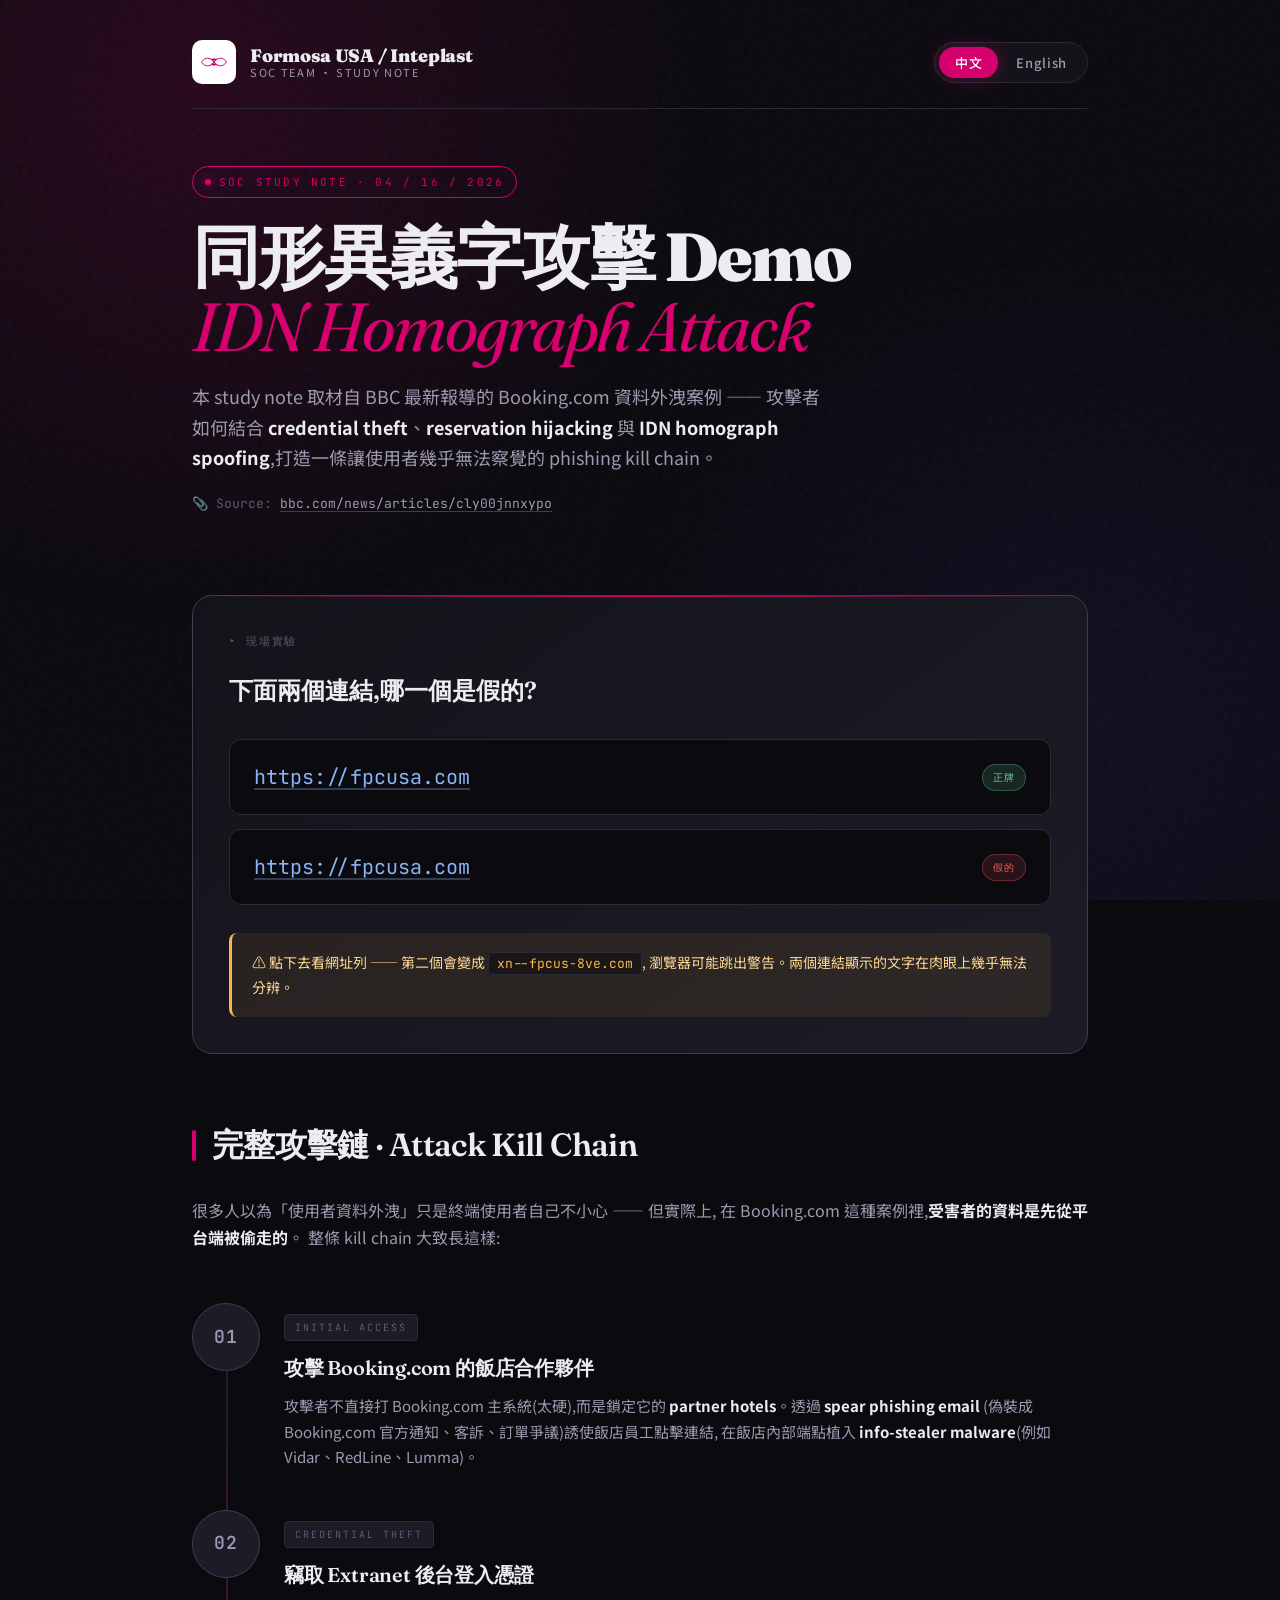
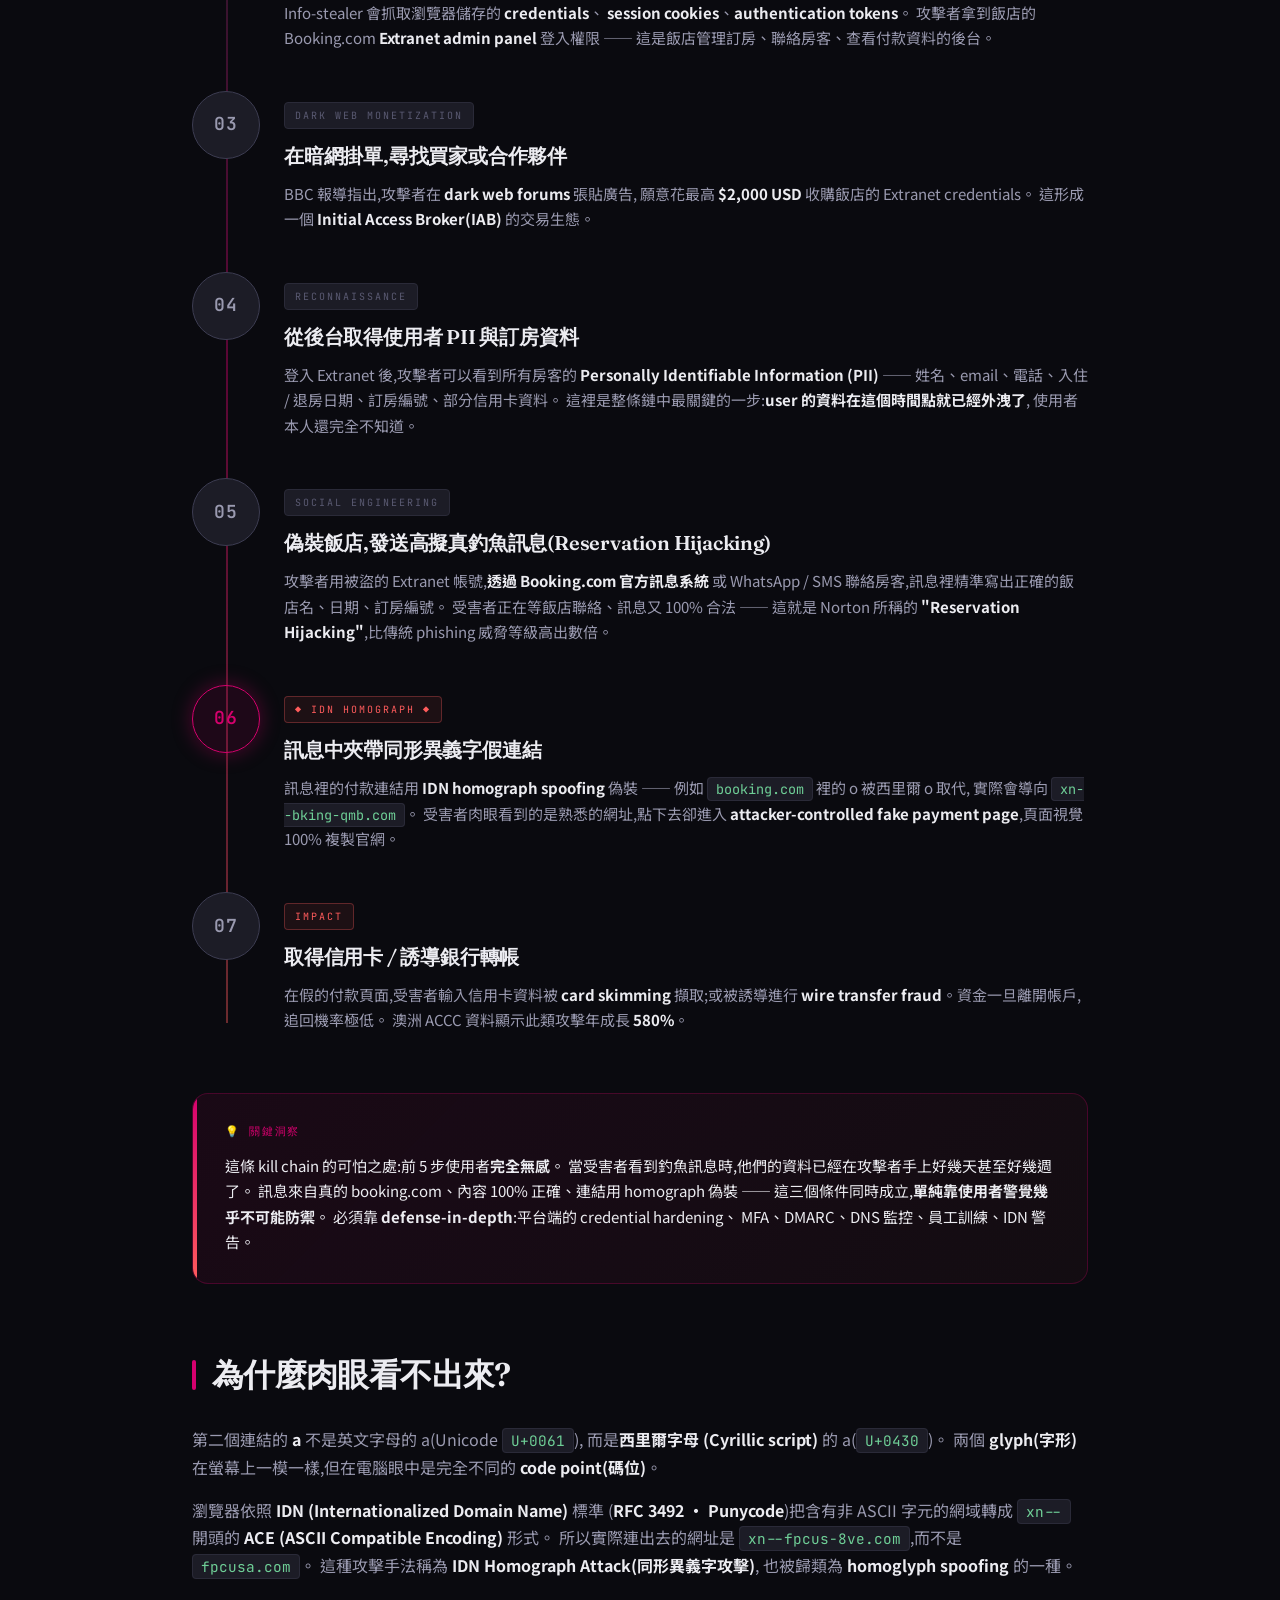
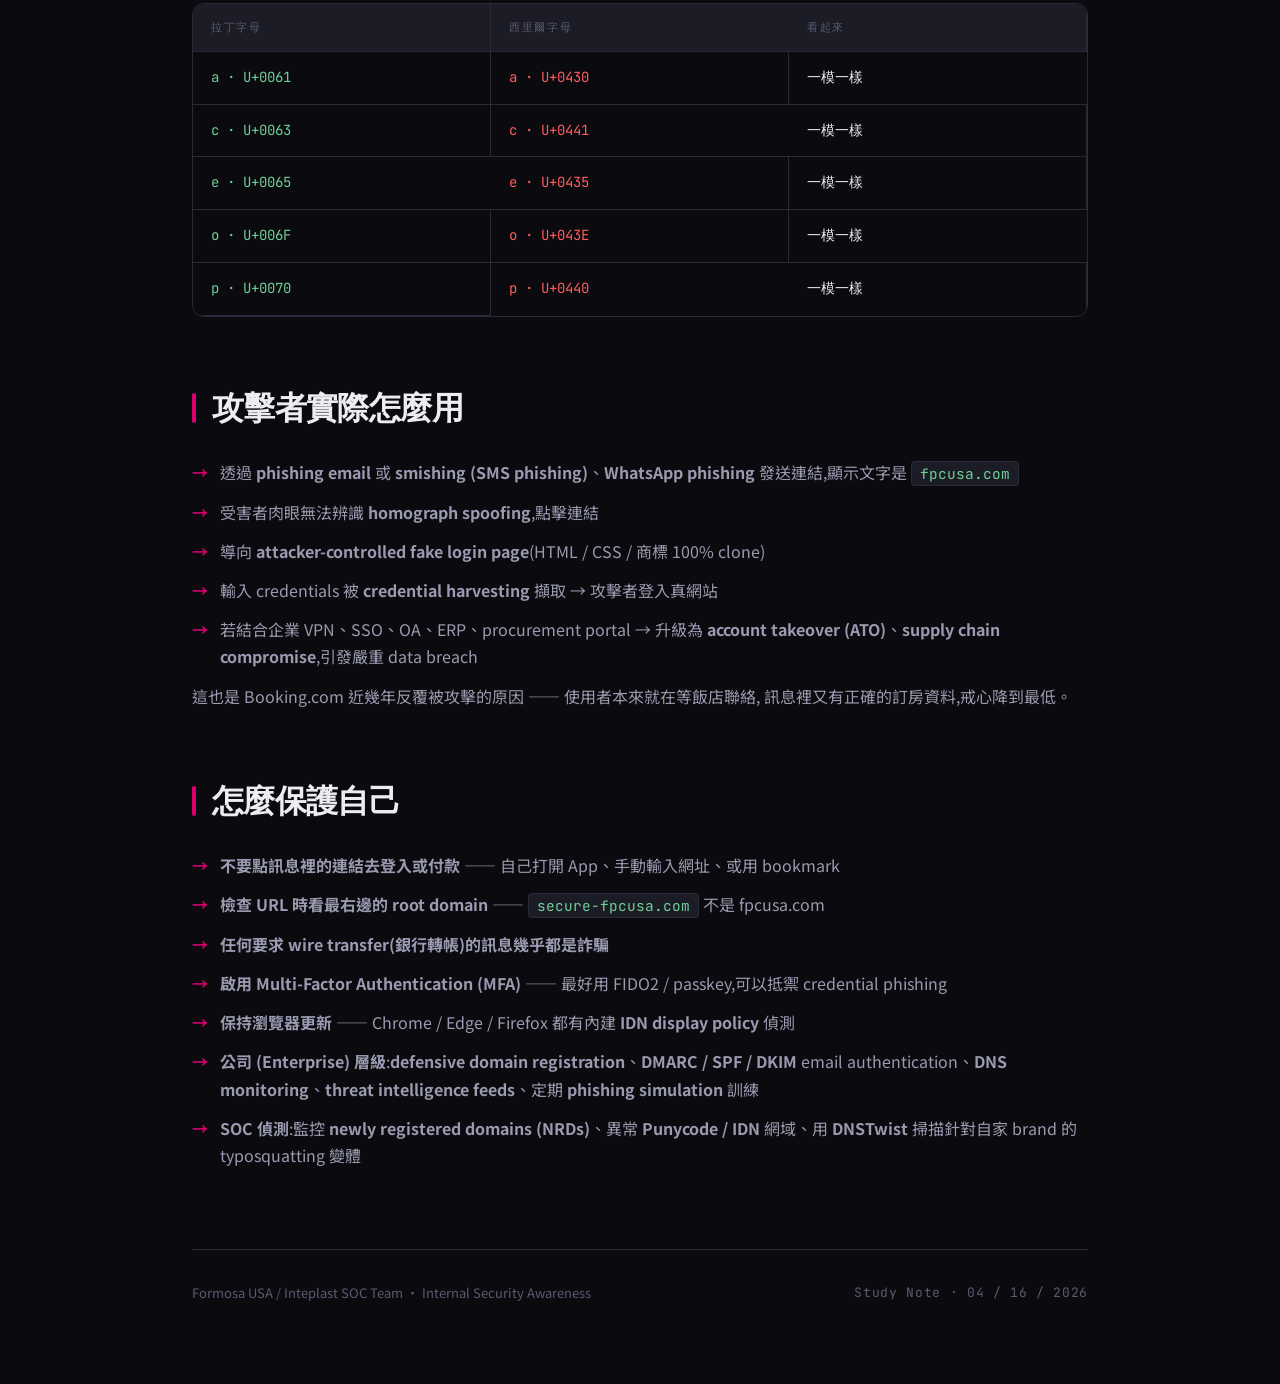
==== index.html @ 7228046f "Add files via upload upload demo testing site. first initiate commit." ====
<!DOCTYPE html>
<html lang="zh-TW">
<head>
<meta charset="UTF-8">
<meta name="viewport" content="width=device-width, initial-scale=1.0">
<meta name="robots" content="noindex, nofollow">
<title>IDN Homograph Attack Demo · Formosa USA / Inteplast SOC Team</title>
<link rel="preconnect" href="https://fonts.googleapis.com">
<link rel="preconnect" href="https://fonts.gstatic.com" crossorigin>
<link href="https://fonts.googleapis.com/css2?family=Fraunces:ital,wght@0,400;0,600;0,900;1,400&family=JetBrains+Mono:wght@400;600&family=Noto+Sans+TC:wght@400;500;700;900&display=swap" rel="stylesheet">
<style>
  :root {
    --bg: #0a0a0f;
    --bg-card: #13131a;
    --bg-elevated: #1c1c26;
    --border: #2a2a38;
    --border-strong: #3d3d52;
    --text: #ececf1;
    --text-dim: #9a9ab0;
    --text-faint: #5a5a72;
    --accent: #d6006e;
    --accent-glow: rgba(214, 0, 110, 0.35);
    --warn: #ffb547;
    --danger: #ff5c5c;
    --ok: #6fcf97;
    --font-display: "Fraunces", Georgia, serif;
    --font-body: "Noto Sans TC", -apple-system, "Segoe UI", sans-serif;
    --font-mono: "JetBrains Mono", "SF Mono", Consolas, monospace;
  }

  * { box-sizing: border-box; margin: 0; padding: 0; }

  html { scroll-behavior: smooth; }

  body {
    font-family: var(--font-body);
    background: var(--bg);
    color: var(--text);
    line-height: 1.7;
    min-height: 100vh;
    overflow-x: hidden;
  }

  body::before {
    content: "";
    position: fixed;
    inset: 0;
    background:
      radial-gradient(circle at 15% 10%, rgba(214, 0, 110, 0.15) 0%, transparent 40%),
      radial-gradient(circle at 85% 80%, rgba(100, 50, 200, 0.1) 0%, transparent 40%);
    pointer-events: none;
    z-index: 0;
  }

  .grain {
    position: fixed;
    inset: 0;
    pointer-events: none;
    z-index: 1;
    opacity: 0.035;
    background-image: url("data:image/svg+xml,%3Csvg viewBox='0 0 200 200' xmlns='http://www.w3.org/2000/svg'%3E%3Cfilter id='n'%3E%3CfeTurbulence type='fractalNoise' baseFrequency='0.9'/%3E%3C/filter%3E%3Crect width='100%25' height='100%25' filter='url(%23n)'/%3E%3C/svg%3E");
  }

  .wrap {
    position: relative;
    z-index: 2;
    max-width: 960px;
    margin: 0 auto;
    padding: 40px 32px 80px;
  }

  /* ── Header / Brand ─────────────────────────────── */
  header {
    display: flex;
    justify-content: space-between;
    align-items: center;
    padding-bottom: 24px;
    border-bottom: 1px solid var(--border);
    margin-bottom: 56px;
  }

  .brand {
    display: flex;
    align-items: center;
    gap: 14px;
  }

  .brand-mark {
    width: 44px;
    height: 44px;
    background: #fff;
    border-radius: 10px;
    display: flex;
    align-items: center;
    justify-content: center;
    padding: 6px;
  }

  .brand-text {
    display: flex;
    flex-direction: column;
    line-height: 1.2;
  }

  .brand-text .name {
    font-family: var(--font-display);
    font-weight: 900;
    font-size: 18px;
    letter-spacing: -0.01em;
  }

  .brand-text .sub {
    font-size: 11px;
    color: var(--text-dim);
    letter-spacing: 0.15em;
    text-transform: uppercase;
  }

  .lang-toggle {
    display: flex;
    background: var(--bg-card);
    border: 1px solid var(--border);
    border-radius: 100px;
    padding: 4px;
    gap: 2px;
  }

  .lang-toggle button {
    background: transparent;
    border: none;
    color: var(--text-dim);
    font-family: var(--font-body);
    font-weight: 500;
    font-size: 13px;
    padding: 6px 16px;
    border-radius: 100px;
    cursor: pointer;
    letter-spacing: 0.05em;
    transition: all 0.2s;
  }

  .lang-toggle button.active {
    background: var(--accent);
    color: #fff;
    box-shadow: 0 0 20px var(--accent-glow);
  }

  /* ── Hero ─────────────────────────────── */
  .hero {
    margin-bottom: 80px;
  }

  .eyebrow {
    display: inline-flex;
    align-items: center;
    gap: 8px;
    font-family: var(--font-mono);
    font-size: 11px;
    color: var(--accent);
    letter-spacing: 0.2em;
    text-transform: uppercase;
    margin-bottom: 24px;
    padding: 6px 12px;
    border: 1px solid var(--accent);
    border-radius: 100px;
    animation: pulse 2s ease-in-out infinite;
  }

  .eyebrow::before {
    content: "";
    width: 6px;
    height: 6px;
    background: var(--accent);
    border-radius: 50%;
    box-shadow: 0 0 10px var(--accent);
  }

  @keyframes pulse {
    0%, 100% { opacity: 1; }
    50% { opacity: 0.6; }
  }

  h1 {
    font-family: var(--font-display);
    font-weight: 900;
    font-size: clamp(36px, 6vw, 68px);
    line-height: 1.02;
    letter-spacing: -0.03em;
    margin-bottom: 20px;
  }

  h1 em {
    font-style: italic;
    font-weight: 400;
    color: var(--accent);
  }

  .lede {
    font-size: 18px;
    color: var(--text-dim);
    max-width: 640px;
    margin-bottom: 20px;
  }

  .source-ref {
    font-family: var(--font-mono);
    font-size: 13px;
    color: var(--text-faint);
    margin-bottom: 32px;
  }

  .source-ref a {
    color: var(--text-dim);
    text-decoration: underline;
    text-decoration-color: var(--border-strong);
    text-underline-offset: 3px;
    transition: color 0.2s;
  }

  .source-ref a:hover {
    color: var(--accent);
  }

  /* ── Demo Box ─────────────────────────────── */
  .demo {
    background: linear-gradient(145deg, var(--bg-card), var(--bg-elevated));
    border: 1px solid var(--border-strong);
    border-radius: 20px;
    padding: 36px;
    margin-bottom: 64px;
    position: relative;
    overflow: hidden;
  }

  .demo::before {
    content: "";
    position: absolute;
    top: 0; left: 0; right: 0;
    height: 1px;
    background: linear-gradient(90deg, transparent, var(--accent), transparent);
  }

  .demo-label {
    font-family: var(--font-mono);
    font-size: 11px;
    color: var(--text-faint);
    letter-spacing: 0.15em;
    text-transform: uppercase;
    margin-bottom: 20px;
  }

  .demo-question {
    font-family: var(--font-display);
    font-size: 24px;
    font-weight: 600;
    margin-bottom: 28px;
  }

  .links {
    display: flex;
    flex-direction: column;
    gap: 14px;
  }

  .link-card {
    display: flex;
    justify-content: space-between;
    align-items: center;
    padding: 20px 24px;
    background: var(--bg);
    border: 1px solid var(--border);
    border-radius: 12px;
    transition: all 0.3s;
  }

  .link-card:hover {
    border-color: var(--accent);
    transform: translateX(4px);
  }

  .link-card a {
    font-family: var(--font-mono);
    font-size: 20px;
    color: #8ab4f8;
    text-decoration: underline;
    text-decoration-color: rgba(138, 180, 248, 0.3);
    text-underline-offset: 4px;
  }

  .link-card a:hover {
    text-decoration-color: currentColor;
  }

  .badge {
    font-family: var(--font-mono);
    font-size: 10px;
    padding: 4px 10px;
    border-radius: 100px;
    letter-spacing: 0.1em;
    text-transform: uppercase;
  }

  .badge-safe {
    background: rgba(111, 207, 151, 0.15);
    color: var(--ok);
    border: 1px solid rgba(111, 207, 151, 0.3);
  }

  .badge-danger {
    background: rgba(255, 92, 92, 0.12);
    color: var(--danger);
    border: 1px solid rgba(255, 92, 92, 0.3);
  }

  .demo-hint {
    margin-top: 28px;
    padding: 18px 20px;
    background: rgba(255, 181, 71, 0.08);
    border-left: 3px solid var(--warn);
    border-radius: 8px;
    font-size: 14px;
    color: #ffd893;
  }

  .demo-hint code {
    font-family: var(--font-mono);
    background: rgba(0, 0, 0, 0.4);
    padding: 2px 8px;
    border-radius: 4px;
    color: var(--warn);
    font-size: 13px;
  }

  /* ── Kill Chain ─────────────────────────────── */
  .chain {
    display: flex;
    flex-direction: column;
    gap: 0;
    margin: 32px 0;
    position: relative;
  }

  .chain::before {
    content: "";
    position: absolute;
    left: 34px;
    top: 30px;
    bottom: 30px;
    width: 2px;
    background: linear-gradient(180deg,
      var(--border-strong) 0%,
      var(--accent) 50%,
      var(--danger) 100%);
    opacity: 0.4;
  }

  .chain-step {
    display: flex;
    gap: 24px;
    padding: 20px 0;
    position: relative;
    z-index: 1;
  }

  .chain-num {
    flex-shrink: 0;
    width: 68px;
    height: 68px;
    background: var(--bg-elevated);
    border: 1px solid var(--border-strong);
    border-radius: 50%;
    display: flex;
    align-items: center;
    justify-content: center;
    font-family: var(--font-mono);
    font-size: 18px;
    font-weight: 600;
    color: var(--text-dim);
    letter-spacing: 0.05em;
    transition: all 0.3s;
  }

  .chain-step:hover .chain-num {
    border-color: var(--accent);
    color: var(--accent);
    box-shadow: 0 0 24px var(--accent-glow);
  }

  .chain-step-highlight .chain-num {
    border-color: var(--accent);
    color: var(--accent);
    background: rgba(214, 0, 110, 0.1);
    box-shadow: 0 0 20px var(--accent-glow);
  }

  .chain-body {
    flex: 1;
    padding-top: 8px;
    min-width: 0;
  }

  .chain-tag {
    display: inline-block;
    font-family: var(--font-mono);
    font-size: 10px;
    letter-spacing: 0.2em;
    text-transform: uppercase;
    color: var(--text-faint);
    padding: 4px 10px;
    background: var(--bg-elevated);
    border: 1px solid var(--border);
    border-radius: 4px;
    margin-bottom: 10px;
  }

  .chain-tag-danger {
    color: var(--danger);
    border-color: rgba(255, 92, 92, 0.3);
    background: rgba(255, 92, 92, 0.08);
  }

  .chain-body h3 {
    font-family: var(--font-display);
    font-weight: 600;
    font-size: 20px;
    margin-bottom: 8px;
    color: var(--text);
    letter-spacing: -0.01em;
  }

  .chain-body p {
    font-size: 15px;
    margin-bottom: 0;
  }

  /* ── Callout ─────────────────────────────── */
  .callout {
    margin-top: 40px;
    padding: 28px 32px;
    background: linear-gradient(135deg,
      rgba(214, 0, 110, 0.08),
      rgba(255, 92, 92, 0.04));
    border: 1px solid rgba(214, 0, 110, 0.25);
    border-radius: 16px;
    position: relative;
    overflow: hidden;
  }

  .callout::before {
    content: "";
    position: absolute;
    top: 0;
    left: 0;
    width: 4px;
    height: 100%;
    background: linear-gradient(180deg, var(--accent), var(--danger));
  }

  .callout-label {
    font-family: var(--font-mono);
    font-size: 11px;
    letter-spacing: 0.15em;
    text-transform: uppercase;
    color: var(--accent);
    margin-bottom: 12px;
  }

  .callout p {
    color: var(--text);
    font-size: 15px;
    margin-bottom: 0;
  }

  /* ── Sections ─────────────────────────────── */
  section {
    margin-bottom: 64px;
  }

  h2 {
    font-family: var(--font-display);
    font-weight: 600;
    font-size: 32px;
    letter-spacing: -0.02em;
    margin-bottom: 24px;
    position: relative;
    padding-left: 20px;
  }

  h2::before {
    content: "";
    position: absolute;
    left: 0;
    top: 12px;
    bottom: 12px;
    width: 4px;
    background: var(--accent);
    border-radius: 2px;
  }

  p {
    color: var(--text-dim);
    margin-bottom: 16px;
  }

  p strong {
    color: var(--text);
    font-weight: 700;
  }

  code {
    font-family: var(--font-mono);
    background: var(--bg-elevated);
    color: var(--ok);
    padding: 2px 8px;
    border-radius: 4px;
    font-size: 0.9em;
    border: 1px solid var(--border);
  }

  ul { list-style: none; }

  ul li {
    position: relative;
    padding-left: 28px;
    margin-bottom: 12px;
    color: var(--text-dim);
  }

  ul li::before {
    content: "→";
    position: absolute;
    left: 0;
    color: var(--accent);
    font-weight: bold;
  }

  /* ── Character Comparison Table ─────────────────────────────── */
  .char-table {
    display: grid;
    grid-template-columns: 1fr 1fr 1fr;
    gap: 0;
    border: 1px solid var(--border);
    border-radius: 12px;
    overflow: hidden;
    margin: 24px 0;
    font-family: var(--font-mono);
    font-size: 14px;
  }

  .char-table > div {
    padding: 14px 18px;
    border-bottom: 1px solid var(--border);
    border-right: 1px solid var(--border);
  }

  .char-table > div:nth-child(3n) { border-right: none; }
  .char-table > div:nth-last-child(-n+3) { border-bottom: none; }

  .char-table .head {
    background: var(--bg-elevated);
    color: var(--text-faint);
    font-size: 11px;
    letter-spacing: 0.15em;
    text-transform: uppercase;
  }

  .char-table .latin { color: var(--ok); }
  .char-table .cyrillic { color: var(--danger); }

  /* ── Footer ─────────────────────────────── */
  footer {
    margin-top: 80px;
    padding-top: 32px;
    border-top: 1px solid var(--border);
    display: flex;
    justify-content: space-between;
    align-items: center;
    flex-wrap: wrap;
    gap: 16px;
    font-size: 13px;
    color: var(--text-faint);
  }

  footer .meta {
    font-family: var(--font-mono);
    letter-spacing: 0.05em;
  }

  /* ── Language visibility ─────────────────────────────── */
  .lang-en { display: none; }
  body.en .lang-zh { display: none; }
  body.en .lang-en { display: block; }
  body.en .lang-en.inline { display: inline; }

  /* ── Responsive ─────────────────────────────── */
  @media (max-width: 640px) {
    .wrap { padding: 24px 20px 60px; }
    header { flex-direction: column; gap: 20px; align-items: flex-start; }
    .demo { padding: 24px; }
    .link-card { flex-direction: column; align-items: flex-start; gap: 10px; }
    .link-card a { font-size: 16px; word-break: break-all; }
    .char-table { font-size: 12px; }
    .char-table > div { padding: 10px 12px; }
  }

  /* ── Entrance animations ─────────────────────────────── */
  .hero > * { animation: rise 0.8s ease-out backwards; }
  .hero > *:nth-child(1) { animation-delay: 0.05s; }
  .hero > *:nth-child(2) { animation-delay: 0.15s; }
  .hero > *:nth-child(3) { animation-delay: 0.25s; }
  .demo { animation: rise 0.8s ease-out 0.35s backwards; }

  @keyframes rise {
    from { opacity: 0; transform: translateY(20px); }
    to { opacity: 1; transform: translateY(0); }
  }
</style>
</head>
<body>
<div class="grain"></div>

<div class="wrap">

  <!-- ── Header ─────────────────────────────── -->
  <header>
    <div class="brand">
      <div class="brand-mark">
        <svg viewBox="0 0 100 60" xmlns="http://www.w3.org/2000/svg" width="32" height="20">
          <path d="M10 30 Q 30 5, 50 30 Q 70 55, 90 30" stroke="#d6006e" stroke-width="3" fill="none"/>
          <path d="M10 30 Q 30 55, 50 30 Q 70 5, 90 30" stroke="#d6006e" stroke-width="3" fill="none"/>
          <rect x="40" y="20" width="20" height="4" fill="#d6006e"/>
          <rect x="40" y="36" width="20" height="4" fill="#d6006e"/>
          <rect x="48" y="18" width="4" height="24" fill="#d6006e"/>
        </svg>
      </div>
      <div class="brand-text">
        <span class="name">Formosa USA / Inteplast</span>
        <span class="sub">SOC Team · Study Note</span>
      </div>
    </div>
    <div class="lang-toggle" id="langToggle">
      <button data-lang="zh" class="active">中文</button>
      <button data-lang="en">English</button>
    </div>
  </header>

  <!-- ── Hero ─────────────────────────────── -->
  <div class="hero">
    <div class="eyebrow lang-zh">SOC Study Note · 04 / 16 / 2026</div>
    <div class="eyebrow lang-en">SOC Study Note · 04 / 16 / 2026</div>

    <h1 class="lang-zh">同形異義字攻擊 Demo<br><em>IDN Homograph Attack</em></h1>
    <h1 class="lang-en">IDN Homograph Attack<br><em>Awareness Demo</em></h1>

    <p class="lede lang-zh">
      本 study note 取材自 BBC 最新報導的 Booking.com 資料外洩案例 —— 攻擊者如何結合
      <strong>credential theft</strong>、<strong>reservation hijacking</strong> 與
      <strong>IDN homograph spoofing</strong>,打造一條讓使用者幾乎無法察覺的
      phishing kill chain。
    </p>
    <p class="lede lang-en">
      This study note is based on BBC's reporting on the Booking.com data leak — how
      attackers chain <strong>credential theft</strong>, <strong>reservation hijacking</strong>,
      and <strong>IDN homograph spoofing</strong> into a phishing kill chain that victims
      cannot realistically detect.
    </p>

    <p class="source-ref lang-zh">
      📎 Source:
      <a href="https://www.bbc.com/news/articles/cly00jnnxypo" target="_blank" rel="noopener">bbc.com/news/articles/cly00jnnxypo</a>
    </p>
    <p class="source-ref lang-en">
      📎 Source:
      <a href="https://www.bbc.com/news/articles/cly00jnnxypo" target="_blank" rel="noopener">bbc.com/news/articles/cly00jnnxypo</a>
    </p>
  </div>

  <!-- ── Demo Box ─────────────────────────────── -->
  <div class="demo">
    <div class="demo-label lang-zh">▸ 現場實驗</div>
    <div class="demo-label lang-en">▸ Live Experiment</div>

    <div class="demo-question lang-zh">下面兩個連結,哪一個是假的?</div>
    <div class="demo-question lang-en">Which of these two links is fake?</div>

    <div class="links">
      <div class="link-card">
        <a href="https://fpcusa.com" target="_blank" rel="noopener">https://fpcusa.com</a>
        <span class="badge badge-safe lang-zh">正牌</span>
        <span class="badge badge-safe lang-en">Real</span>
      </div>
      <div class="link-card">
        <a href="https://fpcusа.com" target="_blank" rel="noopener">https://fpcusа.com</a>
        <span class="badge badge-danger lang-zh">假的</span>
        <span class="badge badge-danger lang-en">Fake</span>
      </div>
    </div>

    <div class="demo-hint lang-zh">
      ⚠️ 點下去看網址列 —— 第二個會變成 <code>xn--fpcus-8ve.com</code>,
      瀏覽器可能跳出警告。兩個連結顯示的文字在肉眼上幾乎無法分辨。
    </div>
    <div class="demo-hint lang-en">
      ⚠️ Click and watch the address bar — the second becomes <code>xn--fpcus-8ve.com</code>,
      and your browser may warn you. To the human eye, the two links look identical.
    </div>
  </div>

  <!-- ── Kill Chain ─────────────────────────────── -->
  <section>
    <h2 class="lang-zh">完整攻擊鏈 · Attack Kill Chain</h2>
    <h2 class="lang-en">The Full Attack Kill Chain</h2>

    <p class="lang-zh">
      很多人以為「使用者資料外洩」只是終端使用者自己不小心 —— 但實際上,
      在 Booking.com 這種案例裡,<strong>受害者的資料是先從平台端被偷走的</strong>。
      整條 kill chain 大致長這樣:
    </p>
    <p class="lang-en">
      Most people assume user data leaks come from careless end-users. But in cases like
      Booking.com, <strong>victim data is first stolen from the platform side</strong>.
      The full kill chain looks like this:
    </p>

    <div class="chain">
      <!-- Step 1 -->
      <div class="chain-step">
        <div class="chain-num">01</div>
        <div class="chain-body">
          <div class="chain-tag">Initial Access</div>
          <h3 class="lang-zh">攻擊 Booking.com 的飯店合作夥伴</h3>
          <h3 class="lang-en">Target Booking.com's hotel partners</h3>
          <p class="lang-zh">
            攻擊者不直接打 Booking.com 主系統(太硬),而是鎖定它的
            <strong>partner hotels</strong>。透過 <strong>spear phishing email</strong>
            (偽裝成 Booking.com 官方通知、客訴、訂單爭議)誘使飯店員工點擊連結,
            在飯店內部端點植入 <strong>info-stealer malware</strong>(例如 Vidar、RedLine、Lumma)。
          </p>
          <p class="lang-en">
            Attackers don't hit Booking.com's core systems (too hardened). They target
            <strong>partner hotels</strong> with <strong>spear phishing emails</strong> —
            posing as Booking.com support, guest complaints, or reservation disputes — to
            drop <strong>info-stealer malware</strong> (Vidar, RedLine, Lumma) onto hotel endpoints.
          </p>
        </div>
      </div>

      <!-- Step 2 -->
      <div class="chain-step">
        <div class="chain-num">02</div>
        <div class="chain-body">
          <div class="chain-tag">Credential Theft</div>
          <h3 class="lang-zh">竊取 Extranet 後台登入憑證</h3>
          <h3 class="lang-en">Steal Extranet admin credentials</h3>
          <p class="lang-zh">
            Info-stealer 會抓取瀏覽器儲存的 <strong>credentials</strong>、
            <strong>session cookies</strong>、<strong>authentication tokens</strong>。
            攻擊者拿到飯店的 Booking.com <strong>Extranet admin panel</strong>
            登入權限 —— 這是飯店管理訂房、聯絡房客、查看付款資料的後台。
          </p>
          <p class="lang-en">
            Info-stealers exfiltrate browser-stored <strong>credentials</strong>,
            <strong>session cookies</strong>, and <strong>authentication tokens</strong>.
            Attackers gain access to the hotel's <strong>Booking.com Extranet admin panel</strong> —
            where reservations, guest messaging, and payment data live.
          </p>
        </div>
      </div>

      <!-- Step 3 -->
      <div class="chain-step">
        <div class="chain-num">03</div>
        <div class="chain-body">
          <div class="chain-tag">Dark Web Monetization</div>
          <h3 class="lang-zh">在暗網掛單,尋找買家或合作夥伴</h3>
          <h3 class="lang-en">Monetize on dark-web forums</h3>
          <p class="lang-zh">
            BBC 報導指出,攻擊者在 <strong>dark web forums</strong> 張貼廣告,
            願意花最高 <strong>$2,000 USD</strong> 收購飯店的 Extranet credentials。
            這形成一個 <strong>Initial Access Broker(IAB)</strong> 的交易生態。
          </p>
          <p class="lang-en">
            BBC reported that threat actors post ads on <strong>dark web forums</strong>,
            offering up to <strong>$2,000 USD</strong> per set of Extranet credentials. This
            forms a thriving <strong>Initial Access Broker (IAB)</strong> marketplace.
          </p>
        </div>
      </div>

      <!-- Step 4 -->
      <div class="chain-step">
        <div class="chain-num">04</div>
        <div class="chain-body">
          <div class="chain-tag">Reconnaissance</div>
          <h3 class="lang-zh">從後台取得使用者 PII 與訂房資料</h3>
          <h3 class="lang-en">Exfiltrate guest PII and reservation data</h3>
          <p class="lang-zh">
            登入 Extranet 後,攻擊者可以看到所有房客的
            <strong>Personally Identifiable Information (PII)</strong> ——
            姓名、email、電話、入住 / 退房日期、訂房編號、部分信用卡資料。
            這裡是整條鏈中最關鍵的一步:<strong>user 的資料在這個時間點就已經外洩了</strong>,
            使用者本人還完全不知道。
          </p>
          <p class="lang-en">
            Once inside the Extranet, attackers harvest guest
            <strong>Personally Identifiable Information (PII)</strong> — names, emails, phone
            numbers, check-in/out dates, booking IDs, partial card data. This is the critical
            pivot: <strong>user data is already compromised at this stage</strong>, and the
            victim has no idea.
          </p>
        </div>
      </div>

      <!-- Step 5 -->
      <div class="chain-step">
        <div class="chain-num">05</div>
        <div class="chain-body">
          <div class="chain-tag">Social Engineering</div>
          <h3 class="lang-zh">偽裝飯店,發送高擬真釣魚訊息(Reservation Hijacking)</h3>
          <h3 class="lang-en">Impersonate the hotel · Reservation Hijacking</h3>
          <p class="lang-zh">
            攻擊者用被盜的 Extranet 帳號,<strong>透過 Booking.com 官方訊息系統</strong>
            或 WhatsApp / SMS 聯絡房客,訊息裡精準寫出正確的飯店名、日期、訂房編號。
            受害者正在等飯店聯絡、訊息又 100% 合法 —— 這就是 Norton 所稱的
            <strong>"Reservation Hijacking"</strong>,比傳統 phishing 威脅等級高出數倍。
          </p>
          <p class="lang-en">
            Using stolen Extranet accounts, attackers message guests <strong>through
            Booking.com's official messaging system</strong> or WhatsApp/SMS, referencing
            real hotel names, dates, and booking IDs. The victim is expecting this message
            and it's 100% legitimate-looking — this is what Norton calls
            <strong>"Reservation Hijacking"</strong>, orders of magnitude more dangerous
            than generic phishing.
          </p>
        </div>
      </div>

      <!-- Step 6 -->
      <div class="chain-step chain-step-highlight">
        <div class="chain-num">06</div>
        <div class="chain-body">
          <div class="chain-tag chain-tag-danger">◆ IDN Homograph ◆</div>
          <h3 class="lang-zh">訊息中夾帶同形異義字假連結</h3>
          <h3 class="lang-en">Embed an IDN homograph fake link</h3>
          <p class="lang-zh">
            訊息裡的付款連結用 <strong>IDN homograph spoofing</strong> 偽裝 ——
            例如 <code>booking.com</code> 裡的 o 被西里爾 о 取代,
            實際會導向 <code>xn--bking-qmb.com</code>。
            受害者肉眼看到的是熟悉的網址,點下去卻進入
            <strong>attacker-controlled fake payment page</strong>,頁面視覺 100% 複製官網。
          </p>
          <p class="lang-en">
            The payment link in the message uses <strong>IDN homograph spoofing</strong> —
            e.g. the o in <code>booking.com</code> replaced with Cyrillic о, actually resolving
            to <code>xn--bking-qmb.com</code>. The victim sees a familiar URL, but lands on
            an <strong>attacker-controlled fake payment page</strong> with pixel-perfect branding.
          </p>
        </div>
      </div>

      <!-- Step 7 -->
      <div class="chain-step">
        <div class="chain-num">07</div>
        <div class="chain-body">
          <div class="chain-tag chain-tag-danger">Impact</div>
          <h3 class="lang-zh">取得信用卡 / 誘導銀行轉帳</h3>
          <h3 class="lang-en">Harvest cards · Trigger wire transfers</h3>
          <p class="lang-zh">
            在假的付款頁面,受害者輸入信用卡資料被
            <strong>card skimming</strong> 擷取;或被誘導進行
            <strong>wire transfer fraud</strong>。資金一旦離開帳戶,追回機率極低。
            澳洲 ACCC 資料顯示此類攻擊年成長 <strong>580%</strong>。
          </p>
          <p class="lang-en">
            On the fake payment page, card data is captured via <strong>card skimming</strong>
            or the victim is pushed into a <strong>wire transfer fraud</strong>. Once funds
            leave the account, recovery is unlikely. Australia's ACCC reports this attack
            class has grown <strong>580% year-over-year</strong>.
          </p>
        </div>
      </div>
    </div>

    <div class="callout">
      <div class="callout-label lang-zh">💡 關鍵洞察</div>
      <div class="callout-label lang-en">💡 Key Insight</div>
      <p class="lang-zh">
        這條 kill chain 的可怕之處:前 5 步使用者<strong>完全無感</strong>。
        當受害者看到釣魚訊息時,他們的資料已經在攻擊者手上好幾天甚至好幾週了。
        訊息來自真的 booking.com、內容 100% 正確、連結用 homograph 偽裝 ——
        這三個條件同時成立,<strong>單純靠使用者警覺幾乎不可能防禦</strong>。
        必須靠 <strong>defense-in-depth</strong>:平台端的 credential hardening、
        MFA、DMARC、DNS 監控、員工訓練、IDN 警告。
      </p>
      <p class="lang-en">
        The terrifying part of this kill chain: steps 1–5 are <strong>invisible to the user</strong>.
        By the time the phishing message arrives, their data has been in attacker hands for
        days or weeks. The message comes from real booking.com, the content is 100% accurate,
        the link is homograph-spoofed — <strong>user vigilance alone cannot defend against this</strong>.
        <strong>Defense-in-depth</strong> is required: platform-side credential hardening,
        MFA, DMARC, DNS monitoring, security awareness training, and IDN warning systems.
      </p>
    </div>
  </section>

  <!-- ── Why ─────────────────────────────── -->
  <section>
    <h2 class="lang-zh">為什麼肉眼看不出來?</h2>
    <h2 class="lang-en">Why can't you spot it?</h2>

    <p class="lang-zh">
      第二個連結的 <strong>a</strong> 不是英文字母的 a(Unicode <code>U+0061</code>),
      而是<strong>西里爾字母 (Cyrillic script)</strong> 的 а(<code>U+0430</code>)。
      兩個 <strong>glyph(字形)</strong>在螢幕上一模一樣,但在電腦眼中是完全不同的
      <strong>code point(碼位)</strong>。
    </p>
    <p class="lang-en">
      The <strong>a</strong> in the second link isn't the Latin letter a (U+0061) —
      it's the <strong>Cyrillic</strong> letter а (U+0430). They render identically on screen
      but are entirely different characters to a computer.
    </p>

    <p class="lang-zh">
      瀏覽器依照 <strong>IDN (Internationalized Domain Name)</strong> 標準
      (<strong>RFC 3492 · Punycode</strong>)把含有非 ASCII 字元的網域轉成
      <code>xn--</code> 開頭的 <strong>ACE (ASCII Compatible Encoding)</strong> 形式。
      所以實際連出去的網址是 <code>xn--fpcus-8ve.com</code>,而不是 <code>fpcusa.com</code>。
      這種攻擊手法稱為 <strong>IDN Homograph Attack(同形異義字攻擊)</strong>,
      也被歸類為 <strong>homoglyph spoofing</strong> 的一種。
    </p>
    <p class="lang-en">
      Behind the scenes, browsers convert non-Latin domains into <strong>Punycode</strong> —
      an ASCII encoding. So you're actually connecting to <code>xn--fpcus-8ve.com</code>,
      not <code>fpcusa.com</code>. This technique is called an
      <strong>IDN Homograph Attack</strong>.
    </p>

    <div class="char-table">
      <div class="head lang-zh">拉丁字母</div>
      <div class="head lang-en">Latin</div>
      <div class="head lang-zh">西里爾字母</div>
      <div class="head lang-en">Cyrillic</div>
      <div class="head lang-zh">看起來</div>
      <div class="head lang-en">Looks like</div>

      <div class="latin">a · U+0061</div>
      <div class="cyrillic">а · U+0430</div>
      <div class="lang-zh">一模一樣</div><div class="lang-en">Identical</div>

      <div class="latin">c · U+0063</div>
      <div class="cyrillic">с · U+0441</div>
      <div class="lang-zh">一模一樣</div><div class="lang-en">Identical</div>

      <div class="latin">e · U+0065</div>
      <div class="cyrillic">е · U+0435</div>
      <div class="lang-zh">一模一樣</div><div class="lang-en">Identical</div>

      <div class="latin">o · U+006F</div>
      <div class="cyrillic">о · U+043E</div>
      <div class="lang-zh">一模一樣</div><div class="lang-en">Identical</div>

      <div class="latin">p · U+0070</div>
      <div class="cyrillic">р · U+0440</div>
      <div class="lang-zh">一模一樣</div><div class="lang-en">Identical</div>
    </div>
  </section>

  <!-- ── How Attackers Use This ─────────────────────────────── -->
  <section>
    <h2 class="lang-zh">攻擊者實際怎麼用</h2>
    <h2 class="lang-en">How attackers weaponize it</h2>

    <ul class="lang-zh">
      <li>透過 <strong>phishing email</strong> 或 <strong>smishing (SMS phishing)</strong>、<strong>WhatsApp phishing</strong> 發送連結,顯示文字是 <code>fpcusa.com</code></li>
      <li>受害者肉眼無法辨識 <strong>homograph spoofing</strong>,點擊連結</li>
      <li>導向 <strong>attacker-controlled fake login page</strong>(HTML / CSS / 商標 100% clone)</li>
      <li>輸入 credentials 被 <strong>credential harvesting</strong> 擷取 → 攻擊者登入真網站</li>
      <li>若結合企業 VPN、SSO、OA、ERP、procurement portal → 升級為 <strong>account takeover (ATO)</strong>、<strong>supply chain compromise</strong>,引發嚴重 data breach</li>
    </ul>
    <ul class="lang-en">
      <li>Phishing email or WhatsApp with link text <code>fpcusa.com</code></li>
      <li>Victim cannot distinguish the difference and clicks</li>
      <li>Lands on a pixel-perfect fake login page (HTML / CSS / Logo all copied)</li>
      <li>Enters credentials → stolen → attacker logs into the real site</li>
      <li>Combined with VPN, OA, or procurement portals → severe data exposure</li>
    </ul>

    <p class="lang-zh">
      這也是 Booking.com 近幾年反覆被攻擊的原因 —— 使用者本來就在等飯店聯絡,
      訊息裡又有正確的訂房資料,戒心降到最低。
    </p>
    <p class="lang-en">
      This is the same pattern behind repeated Booking.com scams — victims are expecting
      hotel messages, the message contains real reservation details, and their guard is down.
    </p>
  </section>

  <!-- ── Defense ─────────────────────────────── -->
  <section>
    <h2 class="lang-zh">怎麼保護自己</h2>
    <h2 class="lang-en">How to protect yourself</h2>

    <ul class="lang-zh">
      <li><strong>不要點訊息裡的連結去登入或付款</strong> —— 自己打開 App、手動輸入網址、或用 bookmark</li>
      <li><strong>檢查 URL 時看最右邊的 root domain</strong> —— <code>secure-fpcusa.com</code> 不是 fpcusa.com</li>
      <li><strong>任何要求 wire transfer(銀行轉帳)的訊息幾乎都是詐騙</strong></li>
      <li><strong>啟用 Multi-Factor Authentication (MFA)</strong> —— 最好用 FIDO2 / passkey,可以抵禦 credential phishing</li>
      <li><strong>保持瀏覽器更新</strong> —— Chrome / Edge / Firefox 都有內建 <strong>IDN display policy</strong> 偵測</li>
      <li><strong>公司 (Enterprise) 層級</strong>:<strong>defensive domain registration</strong>、<strong>DMARC / SPF / DKIM</strong> email authentication、<strong>DNS monitoring</strong>、<strong>threat intelligence feeds</strong>、定期 <strong>phishing simulation</strong> 訓練</li>
      <li><strong>SOC 偵測</strong>:監控 <strong>newly registered domains (NRDs)</strong>、異常 <strong>Punycode / IDN</strong> 網域、用 <strong>DNSTwist</strong> 掃描針對自家 brand 的 typosquatting 變體</li>
    </ul>
    <ul class="lang-en">
      <li><strong>Don't click links in messages to log in or pay</strong> — open the app, type the URL, or use bookmarks</li>
      <li><strong>Look at the rightmost root domain</strong> — <code>secure-fpcusa.com</code> is NOT fpcusa.com</li>
      <li><strong>Any request for a wire transfer is almost always a scam</strong></li>
      <li><strong>Enable multi-factor authentication (MFA)</strong> — stolen passwords alone won't get in</li>
      <li><strong>Keep your browser updated</strong> — Chrome / Edge / Firefox have built-in homograph detection</li>
      <li><strong>At the org level: defensive registration + DMARC + regular training</strong></li>
    </ul>
  </section>

  <!-- ── Footer ─────────────────────────────── -->
  <footer>
    <div>
      <span class="lang-zh">Formosa USA / Inteplast SOC Team · Internal Security Awareness</span>
      <span class="lang-en">Formosa USA / Inteplast SOC Team · Internal Security Awareness</span>
    </div>
    <div class="meta">Study Note · 04 / 16 / 2026</div>
  </footer>

</div>

<script>
  const toggle = document.getElementById("langToggle");
  const body = document.body;
  const htmlEl = document.documentElement;

  toggle.addEventListener("click", (e) => {
    const btn = e.target.closest("button");
    if (!btn) return;
    const lang = btn.dataset.lang;

    toggle.querySelectorAll("button").forEach(b => b.classList.toggle("active", b === btn));

    if (lang === "en") {
      body.classList.add("en");
      htmlEl.setAttribute("lang", "en");
    } else {
      body.classList.remove("en");
      htmlEl.setAttribute("lang", "zh-TW");
    }
  });
</script>

</body>
</html>
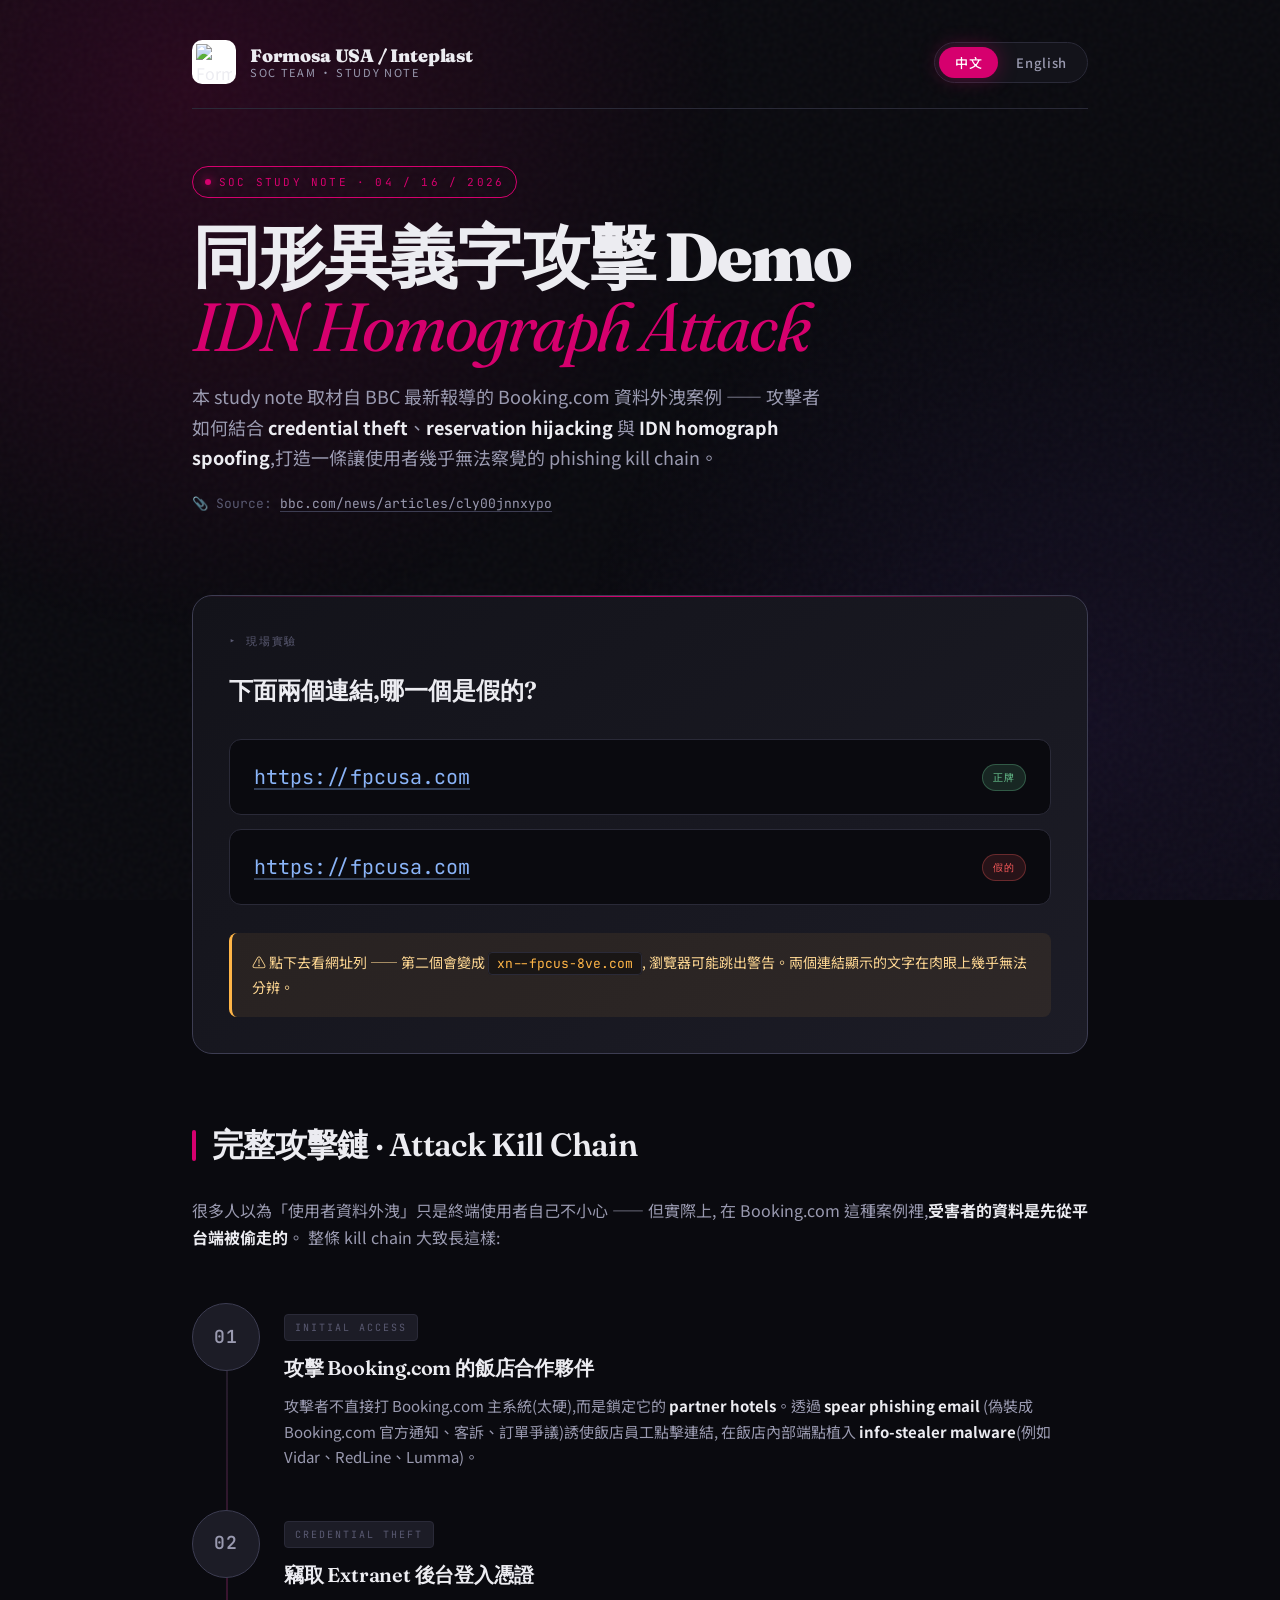
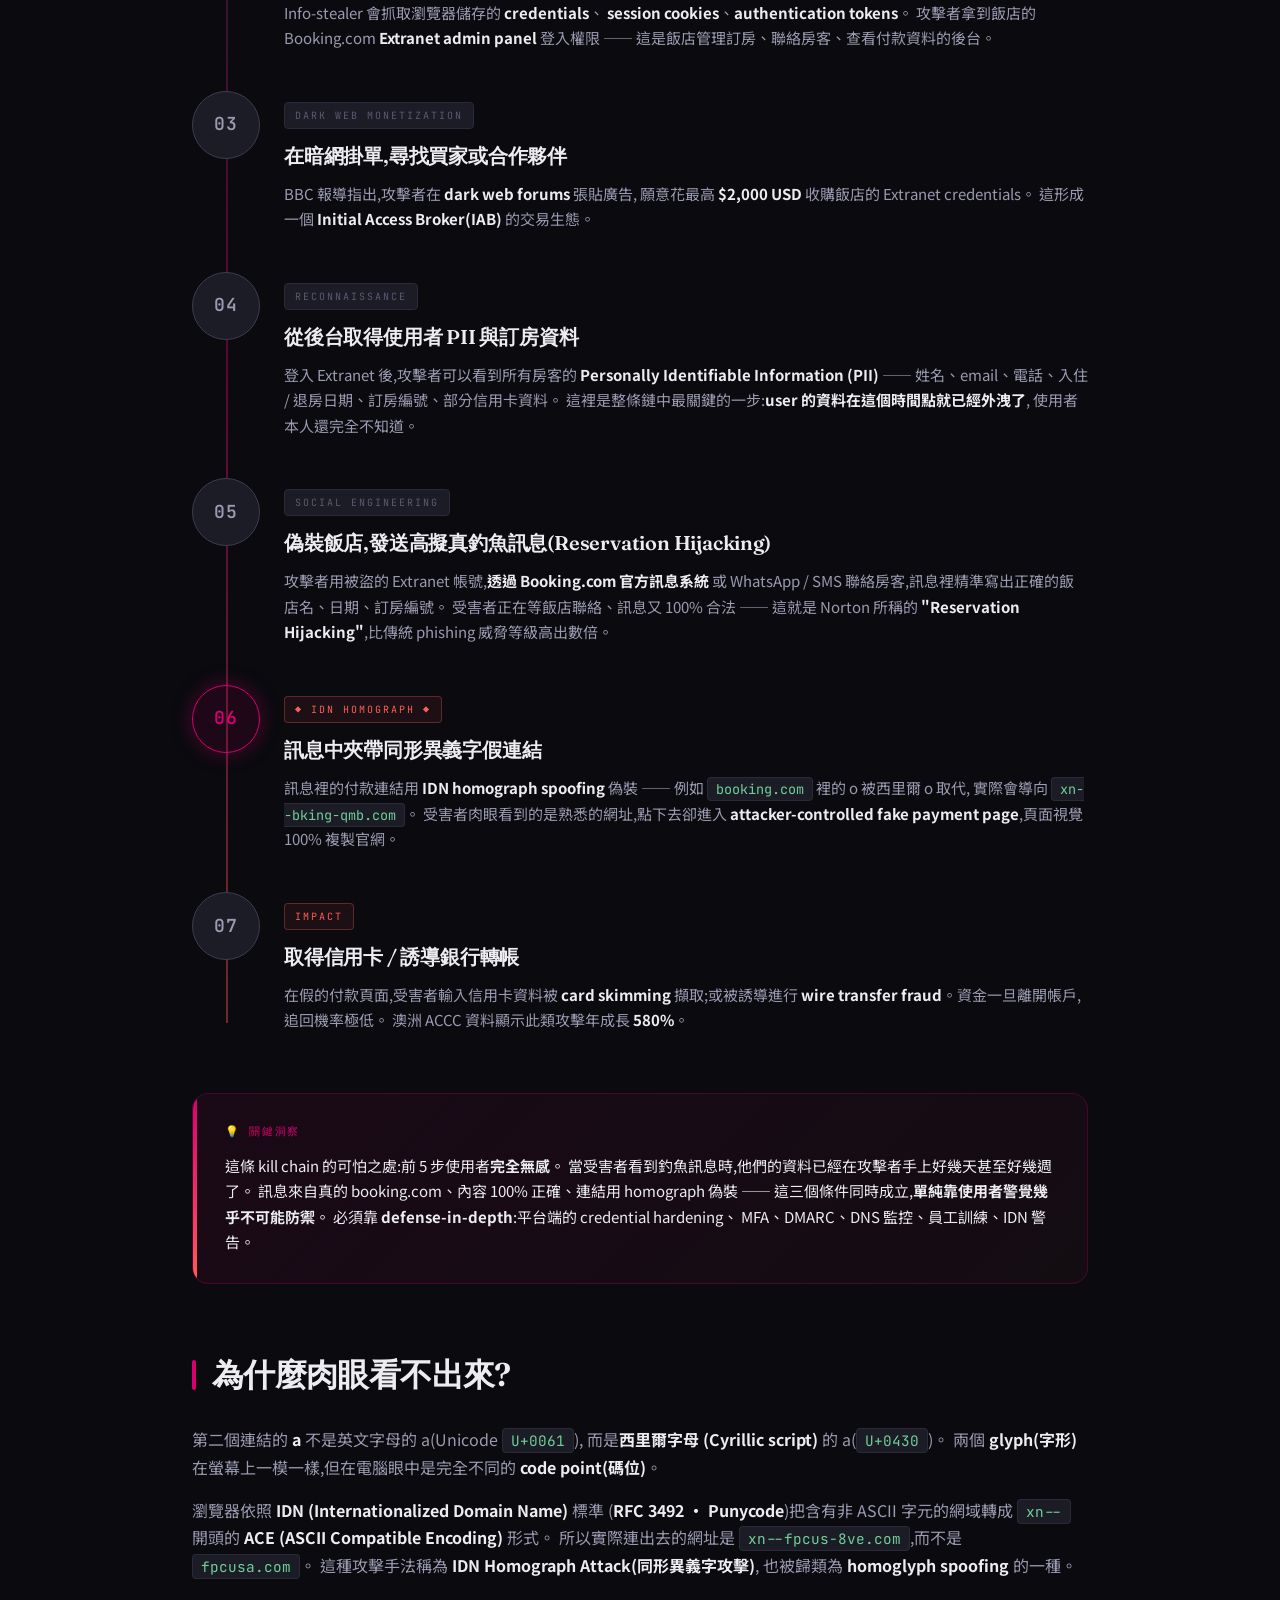
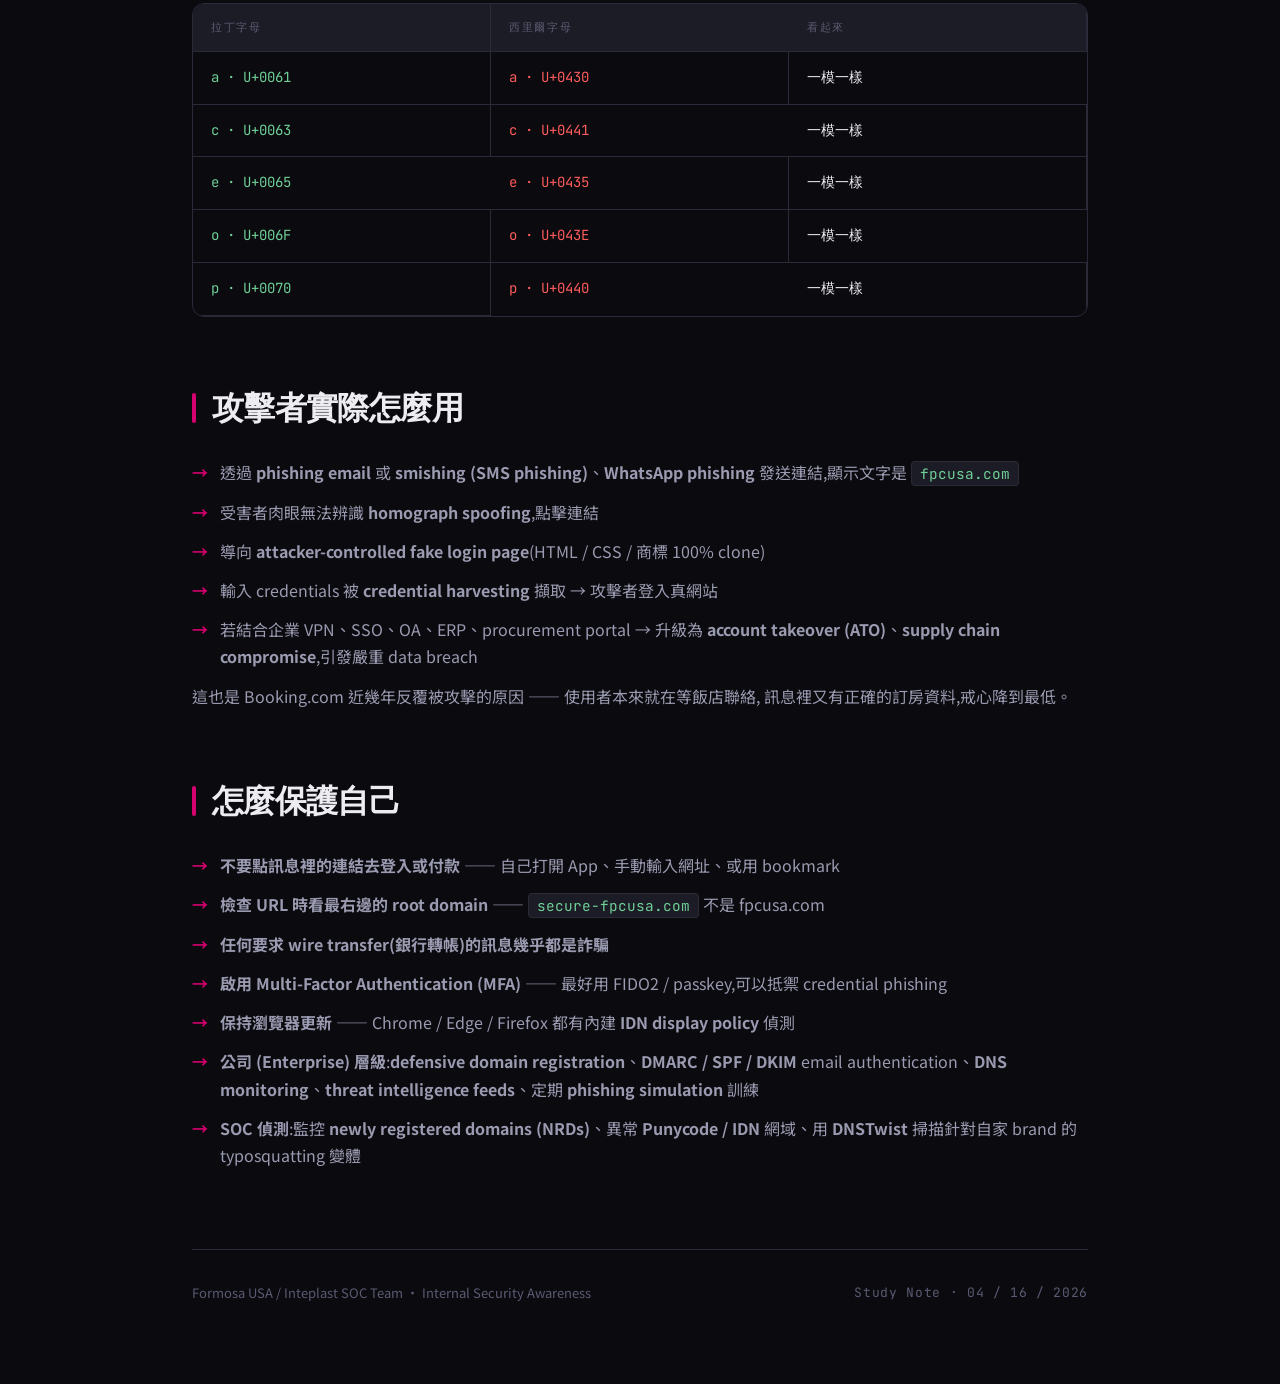
==== commit 8b0443c8: "Add files via upload change logo" ====
--- a/index.html
+++ b/index.html
@@ -625,13 +625,9 @@
   <header>
     <div class="brand">
       <div class="brand-mark">
-        <svg viewBox="0 0 100 60" xmlns="http://www.w3.org/2000/svg" width="32" height="20">
-          <path d="M10 30 Q 30 5, 50 30 Q 70 55, 90 30" stroke="#d6006e" stroke-width="3" fill="none"/>
-          <path d="M10 30 Q 30 55, 50 30 Q 70 5, 90 30" stroke="#d6006e" stroke-width="3" fill="none"/>
-          <rect x="40" y="20" width="20" height="4" fill="#d6006e"/>
-          <rect x="40" y="36" width="20" height="4" fill="#d6006e"/>
-          <rect x="48" y="18" width="4" height="24" fill="#d6006e"/>
-        </svg>
+        <img src="https://www.somochem.com/Images/Supplier/38/070820240152053830dc3a-571e-415b-8117-e277990ba7e2.png"
+             alt="Formosa Plastics Logo"
+             style="max-width:36px;max-height:36px;object-fit:contain;">
       </div>
       <div class="brand-text">
         <span class="name">Formosa USA / Inteplast</span>
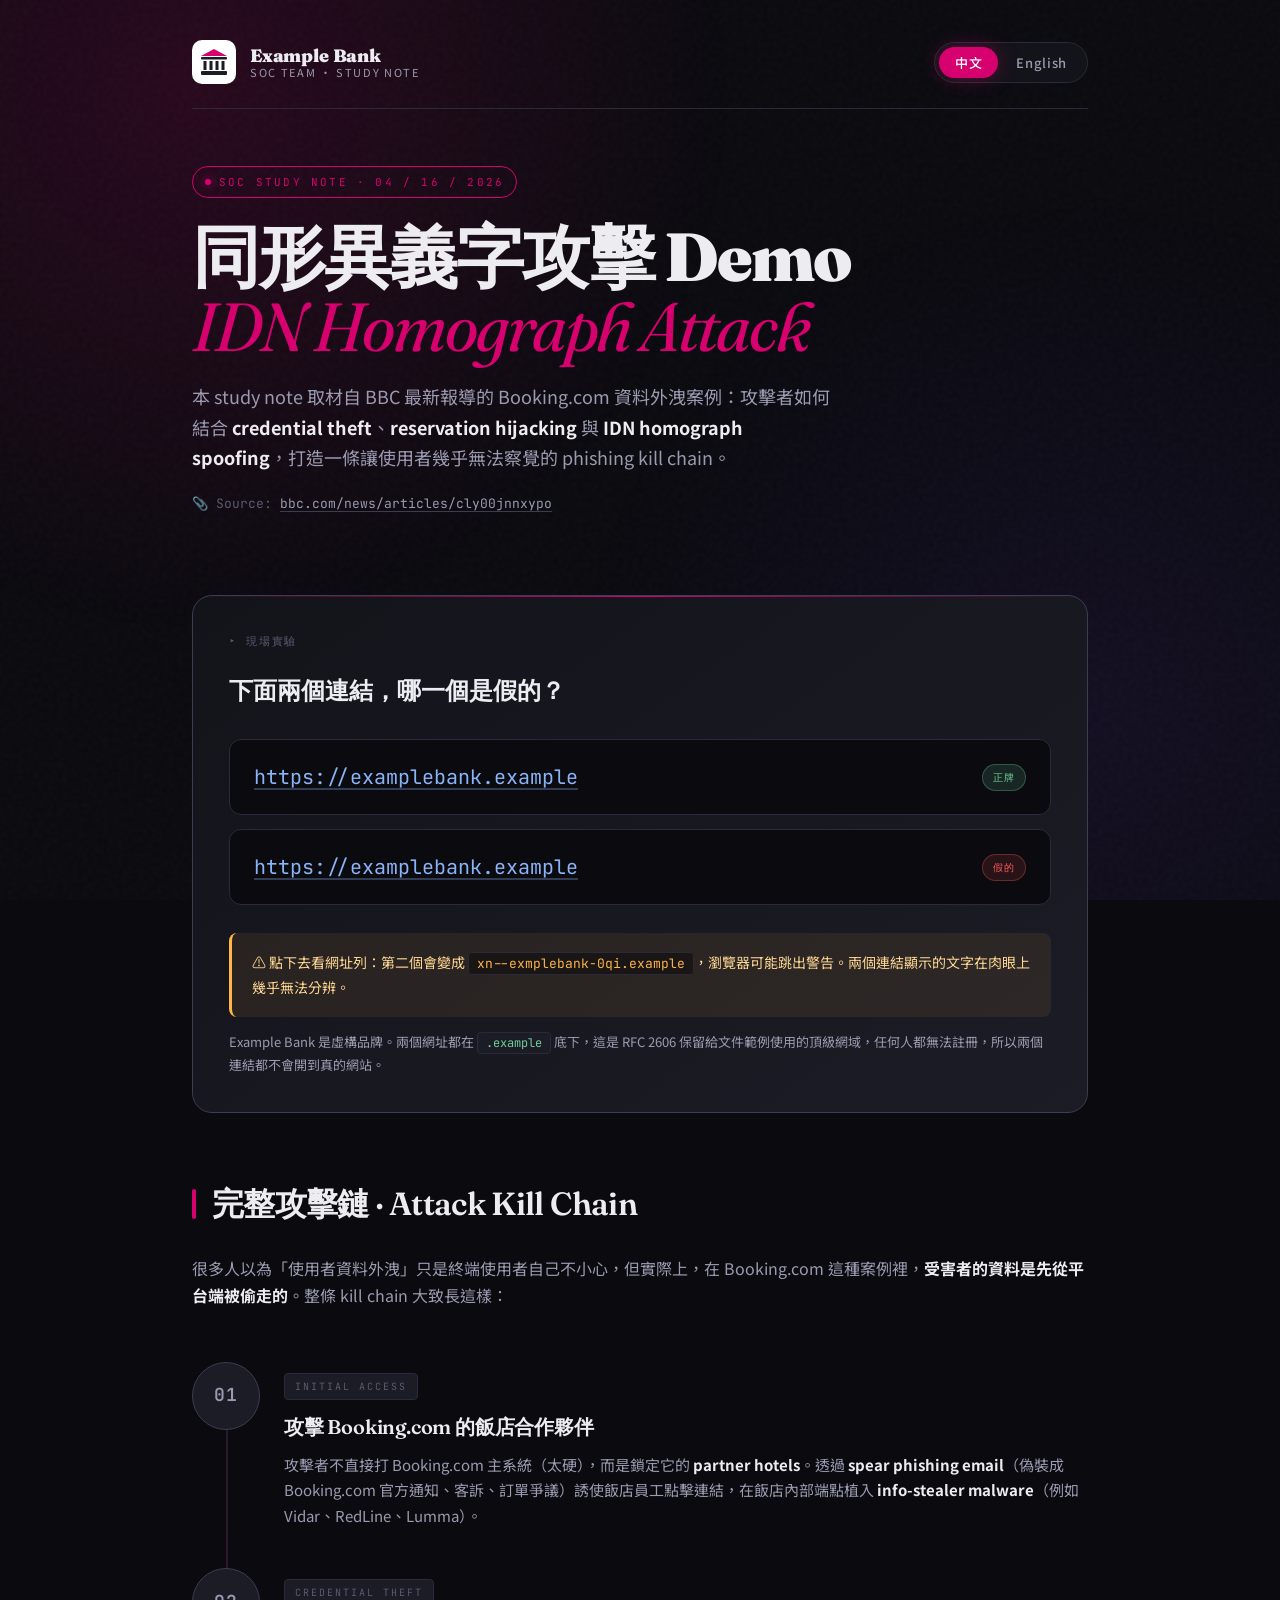
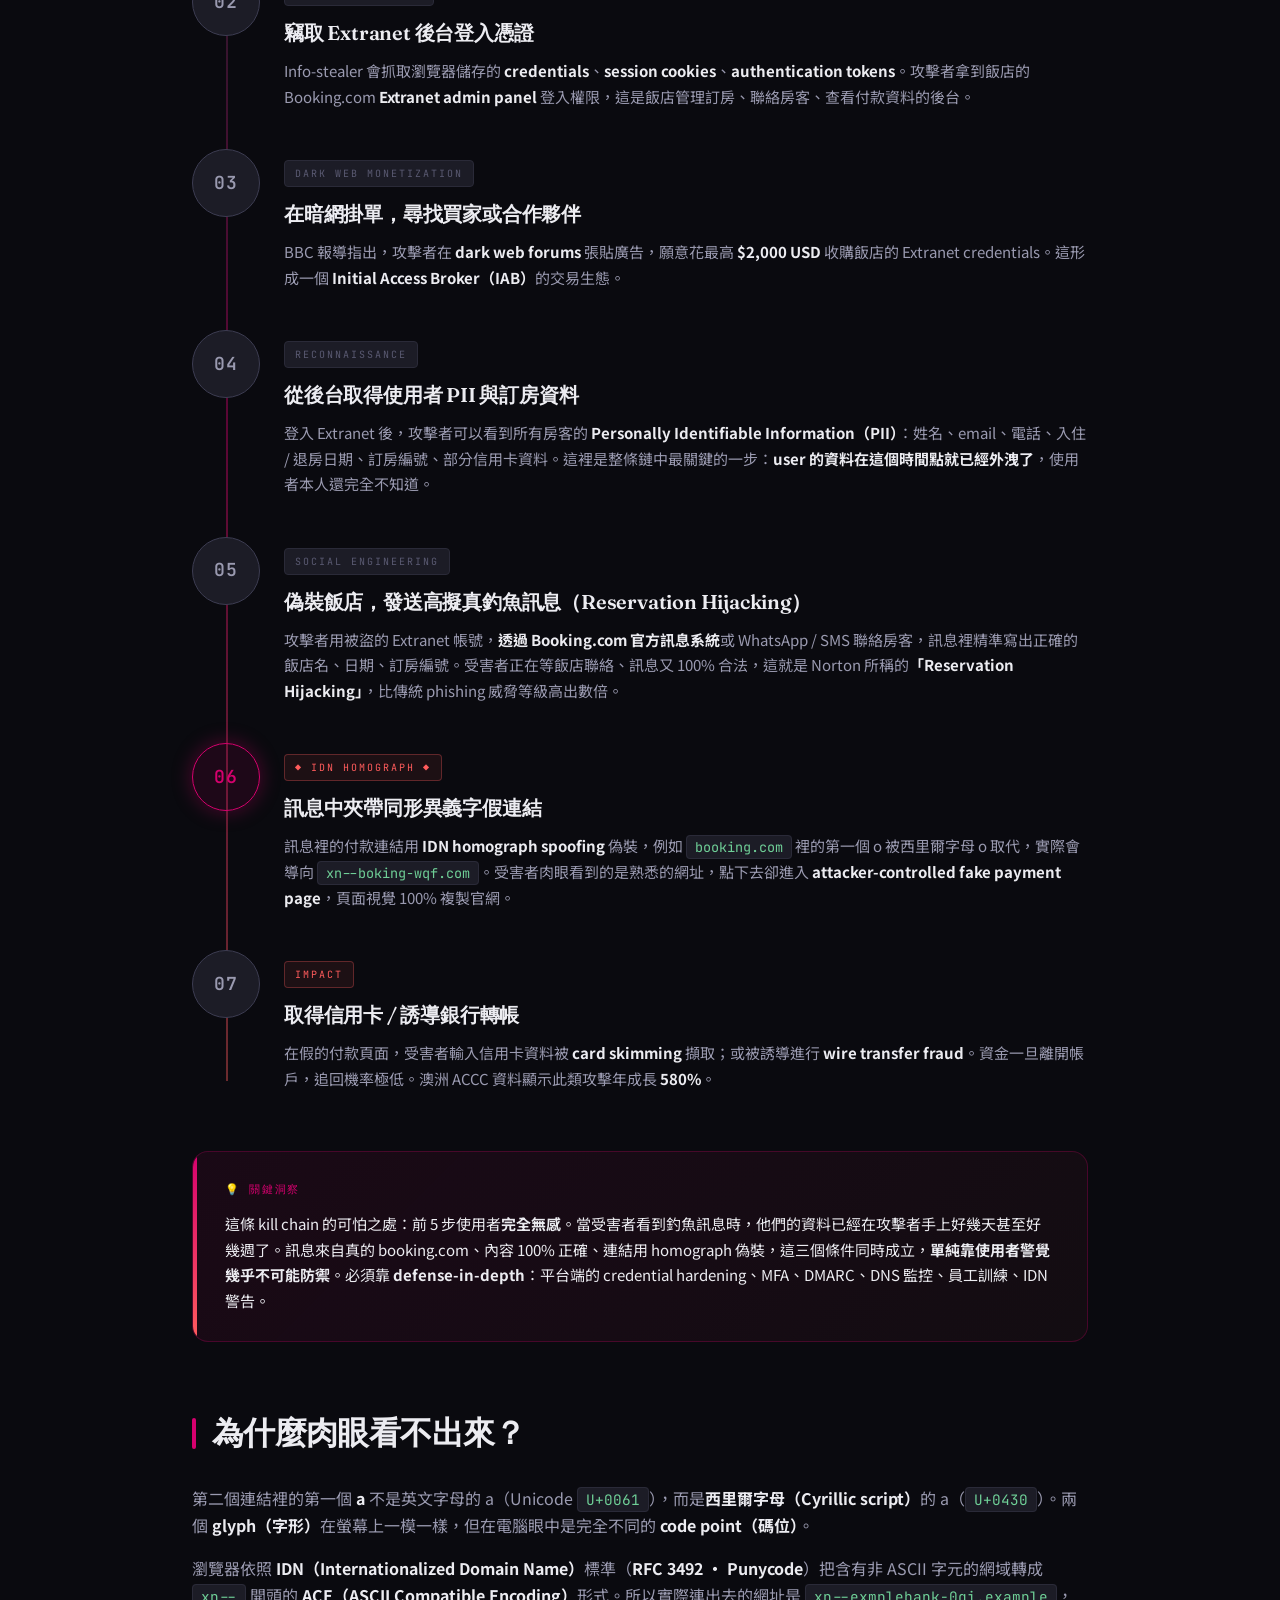
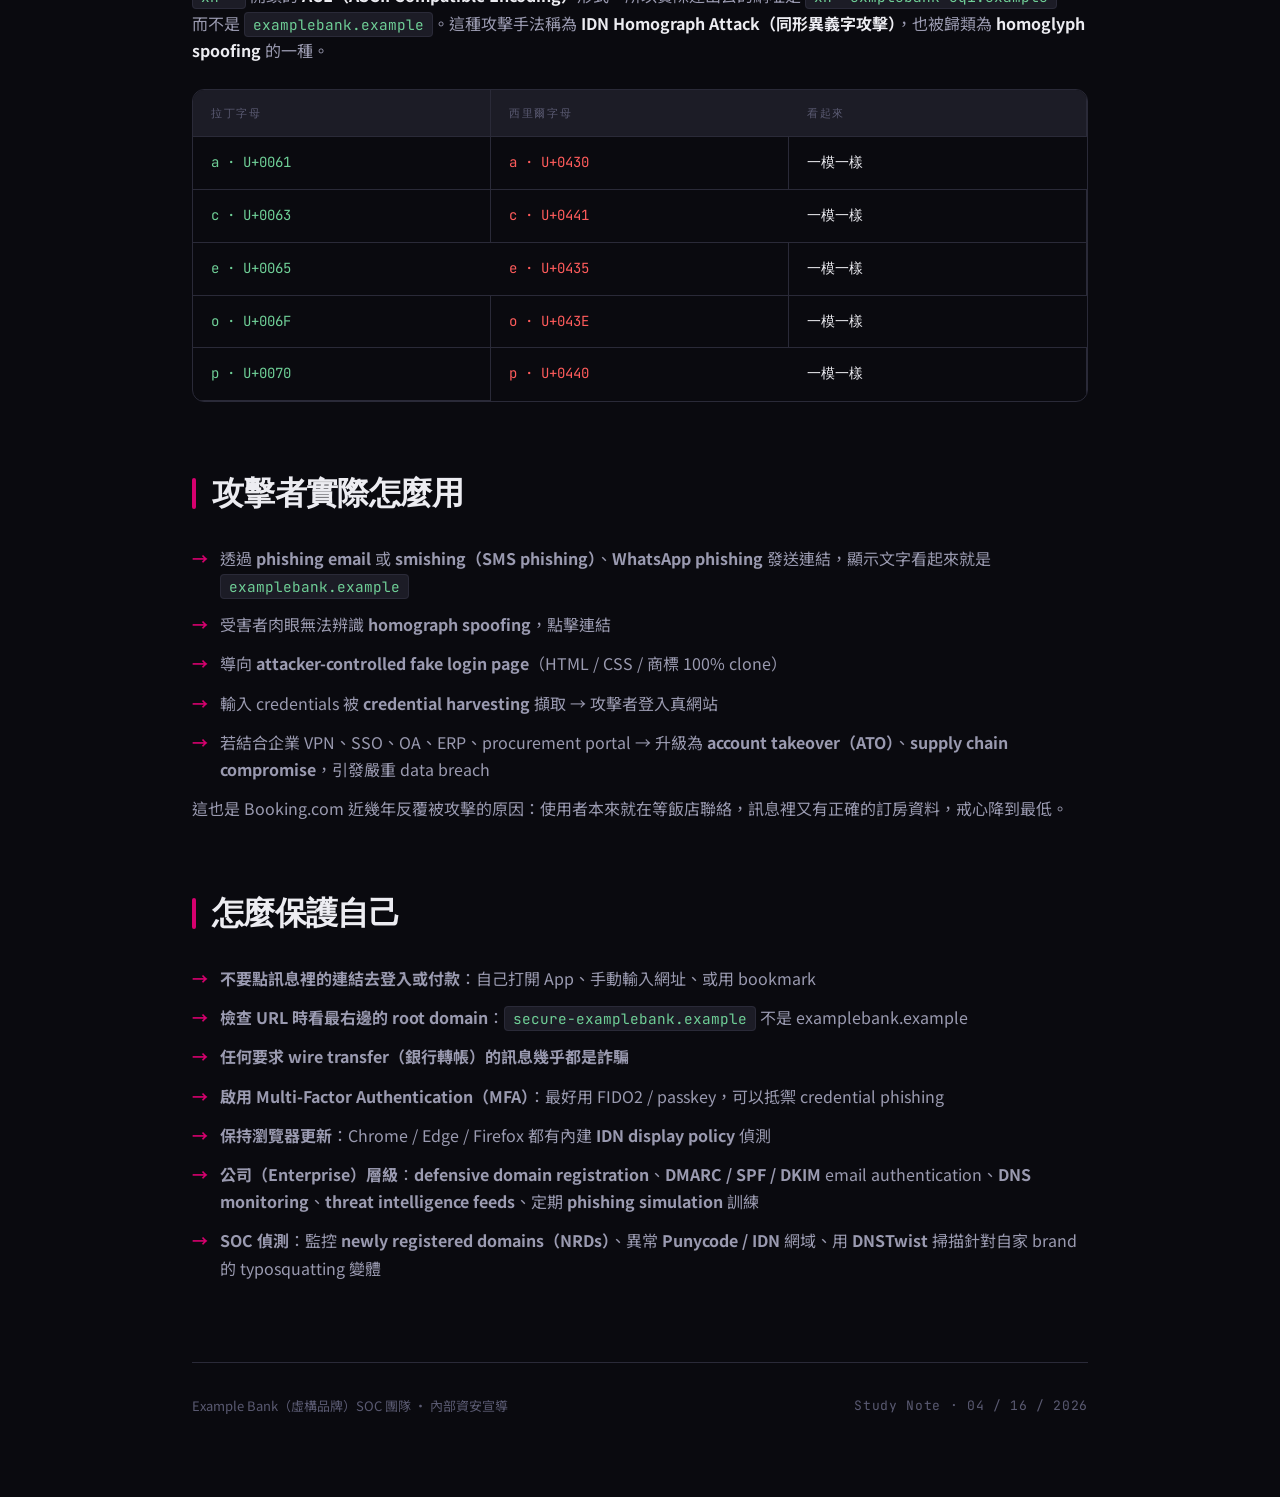
==== commit 1f3da63c: "Replace the real company example with a fictional brand on a reserved domain The demo used a real co" ====
--- a/index.html
+++ b/index.html
@@ -4,7 +4,7 @@
 <meta charset="UTF-8">
 <meta name="viewport" content="width=device-width, initial-scale=1.0">
 <meta name="robots" content="noindex, nofollow">
-<title>IDN Homograph Attack Demo · Formosa USA / Inteplast SOC Team</title>
+<title>IDN Homograph Attack Demo · Example Bank SOC Team</title>
 <link rel="preconnect" href="https://fonts.googleapis.com">
 <link rel="preconnect" href="https://fonts.gstatic.com" crossorigin>
 <link href="https://fonts.googleapis.com/css2?family=Fraunces:ital,wght@0,400;0,600;0,900;1,400&family=JetBrains+Mono:wght@400;600&family=Noto+Sans+TC:wght@400;500;700;900&display=swap" rel="stylesheet">
@@ -331,6 +331,16 @@
     font-size: 13px;
   }
 
+  .demo-note {
+    margin: 14px 0 0;
+    font-size: 13px;
+    color: var(--text-dim);
+  }
+
+  .demo-note code {
+    font-size: 12px;
+  }
+
   /* ── Kill Chain ─────────────────────────────── */
   .chain {
     display: flex;
@@ -515,6 +525,7 @@
     border-radius: 4px;
     font-size: 0.9em;
     border: 1px solid var(--border);
+    white-space: nowrap;
   }
 
   ul { list-style: none; }
@@ -625,12 +636,18 @@
   <header>
     <div class="brand">
       <div class="brand-mark">
-        <img src="https://www.somochem.com/Images/Supplier/38/070820240152053830dc3a-571e-415b-8117-e277990ba7e2.png"
-             alt="Formosa Plastics Logo"
-             style="max-width:36px;max-height:36px;object-fit:contain;">
+        <svg viewBox="0 0 32 32" width="32" height="32" role="img" aria-label="Example Bank logo (fictional brand)">
+          <path d="M16 3 29 10H3z" fill="#d6006e"/>
+          <rect x="3" y="11" width="26" height="2.5" rx="1" fill="#1c1c26"/>
+          <rect x="5.5" y="15" width="3" height="9" fill="#1c1c26"/>
+          <rect x="11.5" y="15" width="3" height="9" fill="#1c1c26"/>
+          <rect x="17.5" y="15" width="3" height="9" fill="#1c1c26"/>
+          <rect x="23.5" y="15" width="3" height="9" fill="#1c1c26"/>
+          <rect x="3" y="25" width="26" height="4" rx="1" fill="#1c1c26"/>
+        </svg>
       </div>
       <div class="brand-text">
-        <span class="name">Formosa USA / Inteplast</span>
+        <span class="name">Example Bank</span>
         <span class="sub">SOC Team · Study Note</span>
       </div>
     </div>
@@ -649,13 +666,13 @@
     <h1 class="lang-en">IDN Homograph Attack<br><em>Awareness Demo</em></h1>
 
     <p class="lede lang-zh">
-      本 study note 取材自 BBC 最新報導的 Booking.com 資料外洩案例 —— 攻擊者如何結合
+      本 study note 取材自 BBC 最新報導的 Booking.com 資料外洩案例：攻擊者如何結合
       <strong>credential theft</strong>、<strong>reservation hijacking</strong> 與
-      <strong>IDN homograph spoofing</strong>,打造一條讓使用者幾乎無法察覺的
+      <strong>IDN homograph spoofing</strong>，打造一條讓使用者幾乎無法察覺的
       phishing kill chain。
     </p>
     <p class="lede lang-en">
-      This study note is based on BBC's reporting on the Booking.com data leak — how
+      This study note is based on BBC's reporting on the Booking.com data leak: how
       attackers chain <strong>credential theft</strong>, <strong>reservation hijacking</strong>,
       and <strong>IDN homograph spoofing</strong> into a phishing kill chain that victims
       cannot realistically detect.
@@ -676,30 +693,38 @@
     <div class="demo-label lang-zh">▸ 現場實驗</div>
     <div class="demo-label lang-en">▸ Live Experiment</div>
 
-    <div class="demo-question lang-zh">下面兩個連結,哪一個是假的?</div>
+    <div class="demo-question lang-zh">下面兩個連結，哪一個是假的？</div>
     <div class="demo-question lang-en">Which of these two links is fake?</div>
 
     <div class="links">
       <div class="link-card">
-        <a href="https://fpcusa.com" target="_blank" rel="noopener">https://fpcusa.com</a>
+        <a href="https://examplebank.example" target="_blank" rel="noopener">https://examplebank.example</a>
         <span class="badge badge-safe lang-zh">正牌</span>
         <span class="badge badge-safe lang-en">Real</span>
       </div>
       <div class="link-card">
-        <a href="https://fpcusа.com" target="_blank" rel="noopener">https://fpcusа.com</a>
+        <a href="https://exаmplebank.example" target="_blank" rel="noopener">https://exаmplebank.example</a>
         <span class="badge badge-danger lang-zh">假的</span>
         <span class="badge badge-danger lang-en">Fake</span>
       </div>
     </div>
 
     <div class="demo-hint lang-zh">
-      ⚠️ 點下去看網址列 —— 第二個會變成 <code>xn--fpcus-8ve.com</code>,
-      瀏覽器可能跳出警告。兩個連結顯示的文字在肉眼上幾乎無法分辨。
+      ⚠️ 點下去看網址列：第二個會變成 <code>xn--exmplebank-0qi.example</code>，瀏覽器可能跳出警告。兩個連結顯示的文字在肉眼上幾乎無法分辨。
     </div>
     <div class="demo-hint lang-en">
-      ⚠️ Click and watch the address bar — the second becomes <code>xn--fpcus-8ve.com</code>,
+      ⚠️ Click and watch the address bar: the second becomes <code>xn--exmplebank-0qi.example</code>,
       and your browser may warn you. To the human eye, the two links look identical.
     </div>
+    <p class="demo-note lang-zh">
+      Example Bank 是虛構品牌。兩個網址都在 <code>.example</code> 底下，這是 RFC 2606
+      保留給文件範例使用的頂級網域，任何人都無法註冊，所以兩個連結都不會開到真的網站。
+    </p>
+    <p class="demo-note lang-en">
+      Example Bank is a fictional brand. Both addresses sit under <code>.example</code>, a
+      top-level domain that RFC 2606 reserves for examples, so nobody can register them and
+      neither link opens a real site.
+    </p>
   </div>
 
   <!-- ── Kill Chain ─────────────────────────────── -->
@@ -708,9 +733,8 @@
     <h2 class="lang-en">The Full Attack Kill Chain</h2>
 
     <p class="lang-zh">
-      很多人以為「使用者資料外洩」只是終端使用者自己不小心 —— 但實際上,
-      在 Booking.com 這種案例裡,<strong>受害者的資料是先從平台端被偷走的</strong>。
-      整條 kill chain 大致長這樣:
+      很多人以為「使用者資料外洩」只是終端使用者自己不小心，但實際上，在 Booking.com
+      這種案例裡，<strong>受害者的資料是先從平台端被偷走的</strong>。整條 kill chain 大致長這樣：
     </p>
     <p class="lang-en">
       Most people assume user data leaks come from careless end-users. But in cases like
@@ -727,15 +751,15 @@
           <h3 class="lang-zh">攻擊 Booking.com 的飯店合作夥伴</h3>
           <h3 class="lang-en">Target Booking.com's hotel partners</h3>
           <p class="lang-zh">
-            攻擊者不直接打 Booking.com 主系統(太硬),而是鎖定它的
-            <strong>partner hotels</strong>。透過 <strong>spear phishing email</strong>
-            (偽裝成 Booking.com 官方通知、客訴、訂單爭議)誘使飯店員工點擊連結,
-            在飯店內部端點植入 <strong>info-stealer malware</strong>(例如 Vidar、RedLine、Lumma)。
+            攻擊者不直接打 Booking.com 主系統（太硬），而是鎖定它的
+            <strong>partner hotels</strong>。透過 <strong>spear phishing email</strong>（偽裝成 Booking.com
+            官方通知、客訴、訂單爭議）誘使飯店員工點擊連結，在飯店內部端點植入
+            <strong>info-stealer malware</strong>（例如 Vidar、RedLine、Lumma）。
           </p>
           <p class="lang-en">
             Attackers don't hit Booking.com's core systems (too hardened). They target
-            <strong>partner hotels</strong> with <strong>spear phishing emails</strong> —
-            posing as Booking.com support, guest complaints, or reservation disputes — to
+            <strong>partner hotels</strong> with <strong>spear phishing emails</strong>
+            (posing as Booking.com support, guest complaints, or reservation disputes) to
             drop <strong>info-stealer malware</strong> (Vidar, RedLine, Lumma) onto hotel endpoints.
           </p>
         </div>
@@ -749,15 +773,14 @@
           <h3 class="lang-zh">竊取 Extranet 後台登入憑證</h3>
           <h3 class="lang-en">Steal Extranet admin credentials</h3>
           <p class="lang-zh">
-            Info-stealer 會抓取瀏覽器儲存的 <strong>credentials</strong>、
-            <strong>session cookies</strong>、<strong>authentication tokens</strong>。
-            攻擊者拿到飯店的 Booking.com <strong>Extranet admin panel</strong>
-            登入權限 —— 這是飯店管理訂房、聯絡房客、查看付款資料的後台。
+            Info-stealer 會抓取瀏覽器儲存的
+            <strong>credentials</strong>、<strong>session cookies</strong>、<strong>authentication tokens</strong>。攻擊者拿到飯店的
+            Booking.com <strong>Extranet admin panel</strong> 登入權限，這是飯店管理訂房、聯絡房客、查看付款資料的後台。
           </p>
           <p class="lang-en">
             Info-stealers exfiltrate browser-stored <strong>credentials</strong>,
             <strong>session cookies</strong>, and <strong>authentication tokens</strong>.
-            Attackers gain access to the hotel's <strong>Booking.com Extranet admin panel</strong> —
+            Attackers gain access to the hotel's <strong>Booking.com Extranet admin panel</strong>,
             where reservations, guest messaging, and payment data live.
           </p>
         </div>
@@ -768,12 +791,12 @@
         <div class="chain-num">03</div>
         <div class="chain-body">
           <div class="chain-tag">Dark Web Monetization</div>
-          <h3 class="lang-zh">在暗網掛單,尋找買家或合作夥伴</h3>
+          <h3 class="lang-zh">在暗網掛單，尋找買家或合作夥伴</h3>
           <h3 class="lang-en">Monetize on dark-web forums</h3>
           <p class="lang-zh">
-            BBC 報導指出,攻擊者在 <strong>dark web forums</strong> 張貼廣告,
-            願意花最高 <strong>$2,000 USD</strong> 收購飯店的 Extranet credentials。
-            這形成一個 <strong>Initial Access Broker(IAB)</strong> 的交易生態。
+            BBC 報導指出，攻擊者在 <strong>dark web forums</strong> 張貼廣告，願意花最高
+            <strong>$2,000 USD</strong> 收購飯店的 Extranet credentials。這形成一個
+            <strong>Initial Access Broker（IAB）</strong>的交易生態。
           </p>
           <p class="lang-en">
             BBC reported that threat actors post ads on <strong>dark web forums</strong>,
@@ -791,15 +814,13 @@
           <h3 class="lang-zh">從後台取得使用者 PII 與訂房資料</h3>
           <h3 class="lang-en">Exfiltrate guest PII and reservation data</h3>
           <p class="lang-zh">
-            登入 Extranet 後,攻擊者可以看到所有房客的
-            <strong>Personally Identifiable Information (PII)</strong> ——
-            姓名、email、電話、入住 / 退房日期、訂房編號、部分信用卡資料。
-            這裡是整條鏈中最關鍵的一步:<strong>user 的資料在這個時間點就已經外洩了</strong>,
-            使用者本人還完全不知道。
+            登入 Extranet 後，攻擊者可以看到所有房客的
+            <strong>Personally Identifiable Information（PII）</strong>：姓名、email、電話、入住 / 退房日期、訂房編號、部分信用卡資料。這裡是整條鏈中最關鍵的一步：<strong>user
+            的資料在這個時間點就已經外洩了</strong>，使用者本人還完全不知道。
           </p>
           <p class="lang-en">
             Once inside the Extranet, attackers harvest guest
-            <strong>Personally Identifiable Information (PII)</strong> — names, emails, phone
+            <strong>Personally Identifiable Information (PII)</strong>: names, emails, phone
             numbers, check-in/out dates, booking IDs, partial card data. This is the critical
             pivot: <strong>user data is already compromised at this stage</strong>, and the
             victim has no idea.
@@ -812,19 +833,18 @@
         <div class="chain-num">05</div>
         <div class="chain-body">
           <div class="chain-tag">Social Engineering</div>
-          <h3 class="lang-zh">偽裝飯店,發送高擬真釣魚訊息(Reservation Hijacking)</h3>
+          <h3 class="lang-zh">偽裝飯店，發送高擬真釣魚訊息（Reservation Hijacking）</h3>
           <h3 class="lang-en">Impersonate the hotel · Reservation Hijacking</h3>
           <p class="lang-zh">
-            攻擊者用被盜的 Extranet 帳號,<strong>透過 Booking.com 官方訊息系統</strong>
-            或 WhatsApp / SMS 聯絡房客,訊息裡精準寫出正確的飯店名、日期、訂房編號。
-            受害者正在等飯店聯絡、訊息又 100% 合法 —— 這就是 Norton 所稱的
-            <strong>"Reservation Hijacking"</strong>,比傳統 phishing 威脅等級高出數倍。
+            攻擊者用被盜的 Extranet 帳號，<strong>透過 Booking.com 官方訊息系統</strong>或
+            WhatsApp / SMS 聯絡房客，訊息裡精準寫出正確的飯店名、日期、訂房編號。受害者正在等飯店聯絡、訊息又
+            100% 合法，這就是 Norton 所稱的<strong>「Reservation Hijacking」</strong>，比傳統 phishing 威脅等級高出數倍。
           </p>
           <p class="lang-en">
             Using stolen Extranet accounts, attackers message guests <strong>through
             Booking.com's official messaging system</strong> or WhatsApp/SMS, referencing
             real hotel names, dates, and booking IDs. The victim is expecting this message
-            and it's 100% legitimate-looking — this is what Norton calls
+            and it's 100% legitimate-looking. This is what Norton calls
             <strong>"Reservation Hijacking"</strong>, orders of magnitude more dangerous
             than generic phishing.
           </p>
@@ -839,16 +859,15 @@
           <h3 class="lang-zh">訊息中夾帶同形異義字假連結</h3>
           <h3 class="lang-en">Embed an IDN homograph fake link</h3>
           <p class="lang-zh">
-            訊息裡的付款連結用 <strong>IDN homograph spoofing</strong> 偽裝 ——
-            例如 <code>booking.com</code> 裡的 o 被西里爾 о 取代,
-            實際會導向 <code>xn--bking-qmb.com</code>。
-            受害者肉眼看到的是熟悉的網址,點下去卻進入
-            <strong>attacker-controlled fake payment page</strong>,頁面視覺 100% 複製官網。
+            訊息裡的付款連結用 <strong>IDN homograph spoofing</strong> 偽裝，例如
+            <code>booking.com</code> 裡的第一個 o 被西里爾字母 о 取代，實際會導向
+            <code>xn--boking-wqf.com</code>。受害者肉眼看到的是熟悉的網址，點下去卻進入
+            <strong>attacker-controlled fake payment page</strong>，頁面視覺 100% 複製官網。
           </p>
           <p class="lang-en">
-            The payment link in the message uses <strong>IDN homograph spoofing</strong> —
-            e.g. the o in <code>booking.com</code> replaced with Cyrillic о, actually resolving
-            to <code>xn--bking-qmb.com</code>. The victim sees a familiar URL, but lands on
+            The payment link in the message uses <strong>IDN homograph spoofing</strong>,
+            e.g. the first o in <code>booking.com</code> replaced with Cyrillic о, actually resolving
+            to <code>xn--boking-wqf.com</code>. The victim sees a familiar URL, but lands on
             an <strong>attacker-controlled fake payment page</strong> with pixel-perfect branding.
           </p>
         </div>
@@ -862,10 +881,10 @@
           <h3 class="lang-zh">取得信用卡 / 誘導銀行轉帳</h3>
           <h3 class="lang-en">Harvest cards · Trigger wire transfers</h3>
           <p class="lang-zh">
-            在假的付款頁面,受害者輸入信用卡資料被
-            <strong>card skimming</strong> 擷取;或被誘導進行
-            <strong>wire transfer fraud</strong>。資金一旦離開帳戶,追回機率極低。
-            澳洲 ACCC 資料顯示此類攻擊年成長 <strong>580%</strong>。
+            在假的付款頁面，受害者輸入信用卡資料被
+            <strong>card skimming</strong> 擷取；或被誘導進行
+            <strong>wire transfer fraud</strong>。資金一旦離開帳戶，追回機率極低。澳洲 ACCC
+            資料顯示此類攻擊年成長 <strong>580%</strong>。
           </p>
           <p class="lang-en">
             On the fake payment page, card data is captured via <strong>card skimming</strong>
@@ -881,18 +900,15 @@
       <div class="callout-label lang-zh">💡 關鍵洞察</div>
       <div class="callout-label lang-en">💡 Key Insight</div>
       <p class="lang-zh">
-        這條 kill chain 的可怕之處:前 5 步使用者<strong>完全無感</strong>。
-        當受害者看到釣魚訊息時,他們的資料已經在攻擊者手上好幾天甚至好幾週了。
-        訊息來自真的 booking.com、內容 100% 正確、連結用 homograph 偽裝 ——
-        這三個條件同時成立,<strong>單純靠使用者警覺幾乎不可能防禦</strong>。
-        必須靠 <strong>defense-in-depth</strong>:平台端的 credential hardening、
-        MFA、DMARC、DNS 監控、員工訓練、IDN 警告。
+        這條 kill chain 的可怕之處：前 5 步使用者<strong>完全無感</strong>。當受害者看到釣魚訊息時，他們的資料已經在攻擊者手上好幾天甚至好幾週了。訊息來自真的
+        booking.com、內容 100% 正確、連結用 homograph 偽裝，這三個條件同時成立，<strong>單純靠使用者警覺幾乎不可能防禦</strong>。必須靠
+        <strong>defense-in-depth</strong>：平台端的 credential hardening、MFA、DMARC、DNS 監控、員工訓練、IDN 警告。
       </p>
       <p class="lang-en">
-        The terrifying part of this kill chain: steps 1–5 are <strong>invisible to the user</strong>.
+        The terrifying part of this kill chain: steps 1 to 5 are <strong>invisible to the user</strong>.
         By the time the phishing message arrives, their data has been in attacker hands for
         days or weeks. The message comes from real booking.com, the content is 100% accurate,
-        the link is homograph-spoofed — <strong>user vigilance alone cannot defend against this</strong>.
+        and the link is homograph-spoofed. When all three line up, <strong>user vigilance alone cannot defend against this</strong>.
         <strong>Defense-in-depth</strong> is required: platform-side credential hardening,
         MFA, DMARC, DNS monitoring, security awareness training, and IDN warning systems.
       </p>
@@ -901,34 +917,31 @@
 
   <!-- ── Why ─────────────────────────────── -->
   <section>
-    <h2 class="lang-zh">為什麼肉眼看不出來?</h2>
+    <h2 class="lang-zh">為什麼肉眼看不出來？</h2>
     <h2 class="lang-en">Why can't you spot it?</h2>
 
     <p class="lang-zh">
-      第二個連結的 <strong>a</strong> 不是英文字母的 a(Unicode <code>U+0061</code>),
-      而是<strong>西里爾字母 (Cyrillic script)</strong> 的 а(<code>U+0430</code>)。
-      兩個 <strong>glyph(字形)</strong>在螢幕上一模一樣,但在電腦眼中是完全不同的
-      <strong>code point(碼位)</strong>。
+      第二個連結裡的第一個 <strong>a</strong> 不是英文字母的 a（Unicode <code>U+0061</code>），而是<strong>西里爾字母（Cyrillic
+      script）</strong>的 а（<code>U+0430</code>）。兩個 <strong>glyph（字形）</strong>在螢幕上一模一樣，但在電腦眼中是完全不同的
+      <strong>code point（碼位）</strong>。
     </p>
     <p class="lang-en">
-      The <strong>a</strong> in the second link isn't the Latin letter a (U+0061) —
-      it's the <strong>Cyrillic</strong> letter а (U+0430). They render identically on screen
+      The first <strong>a</strong> in the second link isn't the Latin letter a (U+0061).
+      It's the <strong>Cyrillic</strong> letter а (U+0430). They render identically on screen
       but are entirely different characters to a computer.
     </p>
 
     <p class="lang-zh">
-      瀏覽器依照 <strong>IDN (Internationalized Domain Name)</strong> 標準
-      (<strong>RFC 3492 · Punycode</strong>)把含有非 ASCII 字元的網域轉成
-      <code>xn--</code> 開頭的 <strong>ACE (ASCII Compatible Encoding)</strong> 形式。
-      所以實際連出去的網址是 <code>xn--fpcus-8ve.com</code>,而不是 <code>fpcusa.com</code>。
-      這種攻擊手法稱為 <strong>IDN Homograph Attack(同形異義字攻擊)</strong>,
-      也被歸類為 <strong>homoglyph spoofing</strong> 的一種。
+      瀏覽器依照 <strong>IDN（Internationalized Domain Name）</strong>標準（<strong>RFC 3492 · Punycode</strong>）把含有非 ASCII 字元的網域轉成
+      <code>xn--</code> 開頭的 <strong>ACE（ASCII Compatible Encoding）</strong>形式。所以實際連出去的網址是
+      <code>xn--exmplebank-0qi.example</code>，而不是 <code>examplebank.example</code>。這種攻擊手法稱為
+      <strong>IDN Homograph Attack（同形異義字攻擊）</strong>，也被歸類為 <strong>homoglyph spoofing</strong> 的一種。
     </p>
     <p class="lang-en">
-      Behind the scenes, browsers convert non-Latin domains into <strong>Punycode</strong> —
-      an ASCII encoding. So you're actually connecting to <code>xn--fpcus-8ve.com</code>,
-      not <code>fpcusa.com</code>. This technique is called an
-      <strong>IDN Homograph Attack</strong>.
+      Behind the scenes, browsers convert domain names that contain non-ASCII characters into
+      <strong>Punycode</strong>, an ASCII encoding. So you're actually connecting to
+      <code>xn--exmplebank-0qi.example</code>, not <code>examplebank.example</code>. This
+      technique is called an <strong>IDN Homograph Attack</strong>.
     </p>
 
     <div class="char-table">
@@ -967,14 +980,14 @@
     <h2 class="lang-en">How attackers weaponize it</h2>
 
     <ul class="lang-zh">
-      <li>透過 <strong>phishing email</strong> 或 <strong>smishing (SMS phishing)</strong>、<strong>WhatsApp phishing</strong> 發送連結,顯示文字是 <code>fpcusa.com</code></li>
-      <li>受害者肉眼無法辨識 <strong>homograph spoofing</strong>,點擊連結</li>
-      <li>導向 <strong>attacker-controlled fake login page</strong>(HTML / CSS / 商標 100% clone)</li>
+      <li>透過 <strong>phishing email</strong> 或 <strong>smishing（SMS phishing）</strong>、<strong>WhatsApp phishing</strong> 發送連結，顯示文字看起來就是 <code>examplebank.example</code></li>
+      <li>受害者肉眼無法辨識 <strong>homograph spoofing</strong>，點擊連結</li>
+      <li>導向 <strong>attacker-controlled fake login page</strong>（HTML / CSS / 商標 100% clone）</li>
       <li>輸入 credentials 被 <strong>credential harvesting</strong> 擷取 → 攻擊者登入真網站</li>
-      <li>若結合企業 VPN、SSO、OA、ERP、procurement portal → 升級為 <strong>account takeover (ATO)</strong>、<strong>supply chain compromise</strong>,引發嚴重 data breach</li>
+      <li>若結合企業 VPN、SSO、OA、ERP、procurement portal → 升級為 <strong>account takeover（ATO）</strong>、<strong>supply chain compromise</strong>，引發嚴重 data breach</li>
     </ul>
     <ul class="lang-en">
-      <li>Phishing email or WhatsApp with link text <code>fpcusa.com</code></li>
+      <li>Phishing email or WhatsApp with link text that reads <code>examplebank.example</code></li>
       <li>Victim cannot distinguish the difference and clicks</li>
       <li>Lands on a pixel-perfect fake login page (HTML / CSS / Logo all copied)</li>
       <li>Enters credentials → stolen → attacker logs into the real site</li>
@@ -982,11 +995,10 @@
     </ul>
 
     <p class="lang-zh">
-      這也是 Booking.com 近幾年反覆被攻擊的原因 —— 使用者本來就在等飯店聯絡,
-      訊息裡又有正確的訂房資料,戒心降到最低。
+      這也是 Booking.com 近幾年反覆被攻擊的原因：使用者本來就在等飯店聯絡，訊息裡又有正確的訂房資料，戒心降到最低。
     </p>
     <p class="lang-en">
-      This is the same pattern behind repeated Booking.com scams — victims are expecting
+      This is the same pattern behind repeated Booking.com scams: victims are expecting
       hotel messages, the message contains real reservation details, and their guard is down.
     </p>
   </section>
@@ -997,20 +1009,20 @@
     <h2 class="lang-en">How to protect yourself</h2>
 
     <ul class="lang-zh">
-      <li><strong>不要點訊息裡的連結去登入或付款</strong> —— 自己打開 App、手動輸入網址、或用 bookmark</li>
-      <li><strong>檢查 URL 時看最右邊的 root domain</strong> —— <code>secure-fpcusa.com</code> 不是 fpcusa.com</li>
-      <li><strong>任何要求 wire transfer(銀行轉帳)的訊息幾乎都是詐騙</strong></li>
-      <li><strong>啟用 Multi-Factor Authentication (MFA)</strong> —— 最好用 FIDO2 / passkey,可以抵禦 credential phishing</li>
-      <li><strong>保持瀏覽器更新</strong> —— Chrome / Edge / Firefox 都有內建 <strong>IDN display policy</strong> 偵測</li>
-      <li><strong>公司 (Enterprise) 層級</strong>:<strong>defensive domain registration</strong>、<strong>DMARC / SPF / DKIM</strong> email authentication、<strong>DNS monitoring</strong>、<strong>threat intelligence feeds</strong>、定期 <strong>phishing simulation</strong> 訓練</li>
-      <li><strong>SOC 偵測</strong>:監控 <strong>newly registered domains (NRDs)</strong>、異常 <strong>Punycode / IDN</strong> 網域、用 <strong>DNSTwist</strong> 掃描針對自家 brand 的 typosquatting 變體</li>
+      <li><strong>不要點訊息裡的連結去登入或付款</strong>：自己打開 App、手動輸入網址、或用 bookmark</li>
+      <li><strong>檢查 URL 時看最右邊的 root domain</strong>：<code>secure-examplebank.example</code> 不是 examplebank.example</li>
+      <li><strong>任何要求 wire transfer（銀行轉帳）的訊息幾乎都是詐騙</strong></li>
+      <li><strong>啟用 Multi-Factor Authentication（MFA）</strong>：最好用 FIDO2 / passkey，可以抵禦 credential phishing</li>
+      <li><strong>保持瀏覽器更新</strong>：Chrome / Edge / Firefox 都有內建 <strong>IDN display policy</strong> 偵測</li>
+      <li><strong>公司（Enterprise）層級</strong>：<strong>defensive domain registration</strong>、<strong>DMARC / SPF / DKIM</strong> email authentication、<strong>DNS monitoring</strong>、<strong>threat intelligence feeds</strong>、定期 <strong>phishing simulation</strong> 訓練</li>
+      <li><strong>SOC 偵測</strong>：監控 <strong>newly registered domains（NRDs）</strong>、異常 <strong>Punycode / IDN</strong> 網域、用 <strong>DNSTwist</strong> 掃描針對自家 brand 的 typosquatting 變體</li>
     </ul>
     <ul class="lang-en">
-      <li><strong>Don't click links in messages to log in or pay</strong> — open the app, type the URL, or use bookmarks</li>
-      <li><strong>Look at the rightmost root domain</strong> — <code>secure-fpcusa.com</code> is NOT fpcusa.com</li>
+      <li><strong>Don't click links in messages to log in or pay</strong>: open the app, type the URL, or use bookmarks</li>
+      <li><strong>Look at the rightmost root domain</strong>: <code>secure-examplebank.example</code> is NOT examplebank.example</li>
       <li><strong>Any request for a wire transfer is almost always a scam</strong></li>
-      <li><strong>Enable multi-factor authentication (MFA)</strong> — stolen passwords alone won't get in</li>
-      <li><strong>Keep your browser updated</strong> — Chrome / Edge / Firefox have built-in homograph detection</li>
+      <li><strong>Enable multi-factor authentication (MFA)</strong>: stolen passwords alone won't get in</li>
+      <li><strong>Keep your browser updated</strong>: Chrome / Edge / Firefox have built-in homograph detection</li>
       <li><strong>At the org level: defensive registration + DMARC + regular training</strong></li>
     </ul>
   </section>
@@ -1018,8 +1030,8 @@
   <!-- ── Footer ─────────────────────────────── -->
   <footer>
     <div>
-      <span class="lang-zh">Formosa USA / Inteplast SOC Team · Internal Security Awareness</span>
-      <span class="lang-en">Formosa USA / Inteplast SOC Team · Internal Security Awareness</span>
+      <span class="lang-zh">Example Bank（虛構品牌）SOC 團隊 · 內部資安宣導</span>
+      <span class="lang-en">Example Bank (fictional brand) SOC Team · Internal Security Awareness</span>
     </div>
     <div class="meta">Study Note · 04 / 16 / 2026</div>
   </footer>
